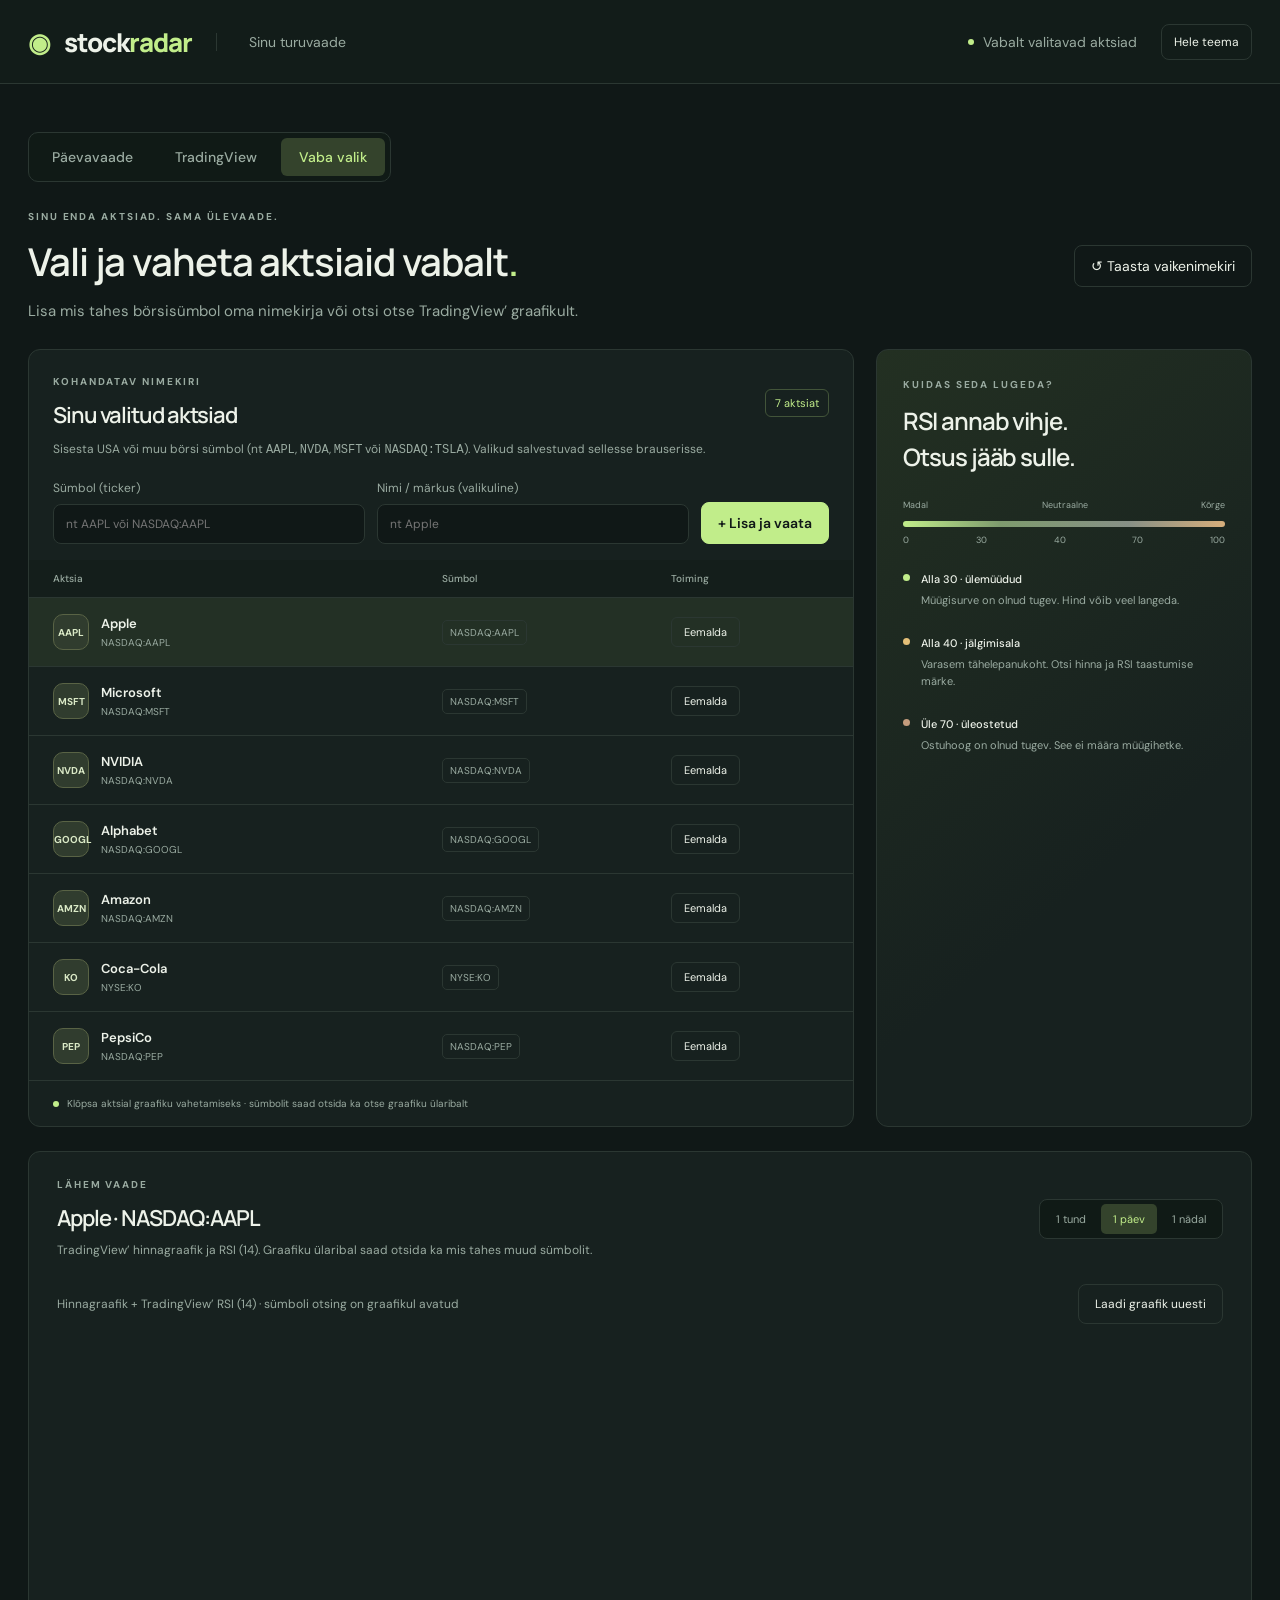
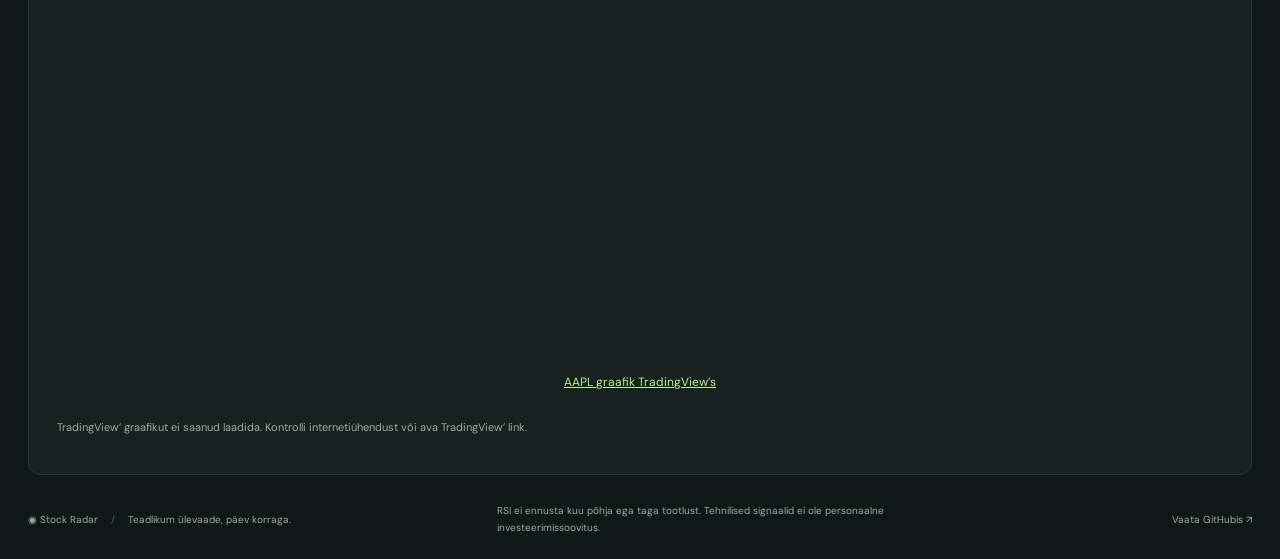
==== explorer.html @ 468f99e6 "vaba aktsia valikutega lehe lisamine" ====
<!doctype html>
<html lang="et">
<head>
  <meta charset="utf-8">
  <meta name="viewport" content="width=device-width, initial-scale=1">
  <meta name="theme-color" content="#101817">
  <meta name="description" content="Vali ja vaheta vabalt aktsiaid ning jälgi TradingView hinnagraafikut ja RSI-d.">
  <title>Stock Radar · Vaba valik</title>
  <script>
    // Apply the saved choice before painting to avoid a flash of the other theme.
    try {
      if (localStorage.getItem("stock-radar-theme") === "light") {
        document.documentElement.dataset.theme = "light";
        document.querySelector('meta[name="theme-color"]').content = "#f7f9f5";
      }
    } catch {
      // The theme still works when browser storage is unavailable.
    }
  </script>
  <link rel="stylesheet" href="styles.css">
  <script src="explorer.js" defer></script>
</head>
<body>
  <header class="topbar">
    <a class="brand" href="./"><span class="brand-icon" aria-hidden="true">◉</span> stock<span>radar</span></a>
    <span class="header-label">Sinu turuvaade</span>
    <span class="market-label"><span class="dot"></span> Vabalt valitavad aktsiad</span>
    <button id="theme-toggle" class="secondary theme-toggle" type="button" aria-label="Hele teema" aria-pressed="false">Hele teema</button>
  </header>
  <main>
    <nav class="view-tabs" aria-label="Vaate valik">
      <a href="./">Päevavaade</a>
      <a href="tradingview.html">TradingView</a>
      <a href="explorer.html" aria-current="page">Vaba valik</a>
    </nav>
    <div class="page-heading">
      <div>
        <p class="eyebrow">SINU ENDA AKTSIAD. SAMA ÜLEVAADE.</p>
        <h1>Vali ja vaheta aktsiaid vabalt<span>.</span></h1>
        <p class="intro">Lisa mis tahes börsisümbol oma nimekirja või otsi otse TradingView’ graafikult.</p>
      </div>
      <button id="reset-watchlist" class="secondary" type="button">↺ Taasta vaikenimekiri</button>
    </div>

    <div class="workspace">
      <section class="panel watchlist">
        <div class="panel-heading">
          <div>
            <p class="eyebrow">KOHANDATAV NIMEKIRI</p>
            <h2>Sinu valitud aktsiad</h2>
          </div>
          <span id="custom-count" class="pill">0 aktsiat</span>
        </div>
        <p class="section-caption">Sisesta USA või muu börsi sümbol (nt <code>AAPL</code>, <code>NVDA</code>, <code>MSFT</code> või <code>NASDAQ:TSLA</code>). Valikud salvestuvad sellesse brauserisse.</p>

        <form id="custom-stock-form" class="custom-stock-form" autocomplete="off">
          <label>
            <span>Sümbol (ticker)</span>
            <input id="custom-symbol" type="text" maxlength="24" placeholder="nt AAPL või NASDAQ:AAPL" required>
          </label>
          <label>
            <span>Nimi / märkus (valikuline)</span>
            <input id="custom-name" type="text" maxlength="40" placeholder="nt Apple">
          </label>
          <div class="custom-form-actions">
            <button class="primary" type="submit">+ Lisa ja vaata</button>
          </div>
        </form>
        <p id="custom-feedback" class="section-caption custom-feedback" role="status" hidden></p>

        <div class="table-scroll">
          <table>
            <thead>
              <tr>
                <th>Aktsia</th>
                <th>Sümbol</th>
                <th>Toiming</th>
              </tr>
            </thead>
            <tbody id="custom-stock-list"></tbody>
          </table>
        </div>
        <div class="table-footer"><span class="dot"></span> Klõpsa aktsial graafiku vahetamiseks · sümbolit saad otsida ka otse graafiku ülaribalt</div>
      </section>

      <aside class="panel insight">
        <p class="eyebrow">KUIDAS SEDA LUGEDA?</p>
        <h2>RSI annab vihje.<br>Otsus jääb sulle.</h2>
        <div class="rsi-scale"><span>Madal</span><span>Neutraalne</span><span>Kõrge</span></div>
        <div class="scale-bar"></div>
        <div class="scale-ticks"><span>0</span><span>30</span><span>40</span><span>70</span><span>100</span></div>
        <div class="legend-row"><i class="legend-dot green"></i><div><strong>Alla 30 · ülemüüdud</strong><p>Müügisurve on olnud tugev. Hind võib veel langeda.</p></div></div>
        <div class="legend-row"><i class="legend-dot amber"></i><div><strong>Alla 40 · jälgimisala</strong><p>Varasem tähelepanukoht. Otsi hinna ja RSI taastumise märke.</p></div></div>
        <div class="legend-row"><i class="legend-dot muted"></i><div><strong>Üle 70 · üleostetud</strong><p>Ostuhoog on olnud tugev. See ei määra müügihetke.</p></div></div>
      </aside>
    </div>

    <section id="detail" class="panel detail" aria-label="Valitud aktsia graafik">
      <div class="detail-heading">
        <div>
          <p class="eyebrow">LÄHEM VAADE</p>
          <h2 id="explorer-title">—</h2>
          <p id="explorer-subtitle" class="section-caption">TradingView’ hinnagraafik ja RSI (14). Graafiku ülaribal saad otsida ka mis tahes muud sümbolit.</p>
        </div>
        <div id="interval-controls" class="range-controls" role="group" aria-label="Küünalde ajavahemik">
          <button data-interval="60" type="button" aria-pressed="false">1 tund</button>
          <button data-interval="D" type="button" aria-pressed="true" class="active">1 päev</button>
          <button data-interval="W" type="button" aria-pressed="false">1 nädal</button>
        </div>
      </div>
      <div class="widget-toolbar">
        <span>Hinnagraafik + TradingView’ RSI (14) · sümboli otsing on graafikul avatud</span>
        <button id="refresh-explorer-chart" class="secondary" type="button">Laadi graafik uuesti</button>
      </div>
      <div id="explorer-chart" class="tradingview-chart"></div>
      <p id="explorer-status" class="chart-note" role="status">Graafik vajab internetiühendust. Kui see ei ilmu, ava allolev TradingView’ link.</p>
    </section>

    <footer>
      <span>◉ Stock Radar <span class="footer-separator">/</span> Teadlikum ülevaade, päev korraga.</span>
      <p>RSI ei ennusta kuu põhja ega taga tootlust. Tehnilised signaalid ei ole personaalne investeerimissoovitus.</p>
      <a href="https://github.com/karlreispass/stock-radar" target="_blank" rel="noopener noreferrer">Vaata GitHubis ↗</a>
    </footer>
  </main>
</body>
</html>
---- styles.css ----
@import url('https://fonts.googleapis.com/css2?family=DM+Sans:wght@400;500;600;700&family=Manrope:wght@400;500;600;700;800&display=swap');
:root{color-scheme:dark;--bg:#101817;--panel:#17211f;--line:#2b3732;--text:#edf2e9;--muted:#9aaba1;--green:#c1ed8a;--amber:#e4bf78;--topbar:#121c19;--notice-bg:#202b22;--notice-text:#c9d9bd;--notice-border:#3c4d36;--error-bg:#32221e;--error-border:#80513e;--error-text:#f6c6ae;--live-bg:#162620;--live-border:#2c5140;--pill-border:#425439;--table-bg:#141e1b;--selected-bg:#233025;--icon-border:#596345;--icon-bg:#303c2e;--icon-text:#dae9c6;--negative:#e7a38f;--low-bg:#283a26;--low-border:#46603a;--recovery-bg:#373022;--recovery-border:#675438;--high-border:#624438;--insight-bg:#233022;--scale-green:#7e9b6e;--scale-neutral:#879086;--scale-amber:#d6ae7b;--legend-high:#c49c7d;--controls-bg:#101a16;--active-bg:#34432c;--chart-key:#b6a884;--detail-text:#c2d0c4;--separator:#526252;--chart-grid:#344139;--rsi-line:#b8c9ac}
:root[data-theme="light"]{color-scheme:light;--bg:#f7f9f5;--panel:#ffffff;--line:#dce4d7;--text:#202d24;--muted:#596b5e;--green:#3f721e;--amber:#8a5d0b;--topbar:#ffffff;--notice-bg:#f0f6e9;--notice-text:#405735;--notice-border:#c9d9bd;--error-bg:#fff0eb;--error-border:#e0b7a9;--error-text:#963c26;--live-bg:#edf7f0;--live-border:#b5d7c1;--pill-border:#b9cfad;--table-bg:#f5f7f4;--selected-bg:#edf5e6;--icon-border:#c0d2b3;--icon-bg:#eaf2e2;--icon-text:#3d612a;--negative:#b2442c;--low-bg:#eaf5e3;--low-border:#b7d4a4;--recovery-bg:#fff5df;--recovery-border:#e0c78e;--high-border:#dfb6aa;--insight-bg:#eff6e8;--scale-green:#739c5a;--scale-neutral:#99a694;--scale-amber:#b68a47;--legend-high:#a16b42;--controls-bg:#f2f5ef;--active-bg:#e0edd5;--chart-key:#826b35;--detail-text:#405746;--separator:#c4cfc0;--chart-grid:#d4dfce;--rsi-line:#527b3e}
*{box-sizing:border-box}body{margin:0;background:var(--bg);color:var(--text);font:14px 'DM Sans',sans-serif}button,a{-webkit-tap-highlight-color:transparent}button{font:inherit;cursor:pointer}a{color:inherit}button:focus-visible,a:focus-visible,summary:focus-visible{outline:2px solid var(--green);outline-offset:5px}
.topbar{height:84px;border-bottom:1px solid var(--line);display:flex;align-items:center;gap:40px;padding:0 max(28px,calc((100vw - 1400px)/2));background:var(--topbar)}.brand{font:800 26px Manrope,sans-serif;text-decoration:none;letter-spacing:-1px}.brand>span:last-child{color:var(--green)}.brand-icon{color:var(--green);margin-right:10px}.header-label{border-left:1px solid var(--line);padding-left:32px;color:var(--muted)}.market-label{margin-left:auto;color:var(--muted);display:flex;align-items:center;gap:9px}.dot{display:inline-block;width:6px;height:6px;border-radius:50%;background:var(--green);flex-shrink:0}
main{max-width:1456px;padding:48px 28px 24px;margin:auto}.page-heading{display:flex;justify-content:space-between;align-items:center;gap:20px;margin-bottom:28px}.eyebrow{font-size:10px;letter-spacing:1.9px;font-weight:700;color:var(--muted);margin:0 0 12px}h1,h2{font-family:Manrope,sans-serif;letter-spacing:-1.1px;margin:0}h1{font-size:clamp(27px,3vw,40px);font-weight:600}h1>span{color:var(--green)}h2{font-size:22px;font-weight:600}.intro{color:var(--muted);font-size:15px;margin:13px 0 0}.secondary{border:1px solid var(--line);color:var(--text);background:transparent;padding:11px 16px;border-radius:8px;white-space:nowrap}.secondary:hover{background:var(--panel)}.secondary:disabled{opacity:.5;cursor:wait}
.notice{background:var(--notice-bg);color:var(--notice-text);border:1px solid var(--notice-border);padding:12px 16px;border-radius:8px;font-size:12px;margin-bottom:22px;line-height:1.6}.notice.error{background:var(--error-bg);border-color:var(--error-border);color:var(--error-text)}.notice.live{background:var(--live-bg);border-color:var(--live-border)}
.metrics{display:grid;grid-template-columns:repeat(4,1fr);gap:16px;margin-bottom:28px}.metrics article{border:1px solid var(--line);border-radius:11px;background:var(--panel);padding:22px 24px}.metrics article>span{color:var(--muted);font-size:12px}.metrics strong{display:block;font:500 34px Manrope,sans-serif;margin:10px 0;color:var(--green)}.metrics small{color:var(--muted);font-size:11px}.metrics .date-value{font-size:23px;line-height:46px;margin:4px 0}
.workspace{display:grid;grid-template-columns:minmax(0,2.2fr) minmax(260px,1fr);gap:22px;margin-bottom:24px}.panel{border:1px solid var(--line);border-radius:12px;background:var(--panel)}.panel-heading{display:flex;justify-content:space-between;align-items:center;padding:25px 24px 0}.pill{font-size:11px;color:var(--green);border:1px solid var(--pill-border);border-radius:6px;padding:6px 9px}.section-caption{color:var(--muted);font-size:12px;line-height:1.6;margin:8px 0 0}.watchlist>.section-caption{margin:10px 24px 20px}.table-scroll{overflow-x:auto}table{width:100%;border-collapse:collapse;text-align:left;white-space:nowrap}th{font-size:10px;font-weight:500;color:var(--muted);padding:12px 14px;border-bottom:1px solid var(--line);background:var(--table-bg)}td{padding:16px 14px;border-bottom:1px solid var(--line);font-size:12px;font-variant-numeric:tabular-nums}th:first-child,td:first-child{padding-left:24px}th:last-child,td:last-child{padding-right:24px}.stock-row.selected{background:var(--selected-bg)}.ticker-button{background:none;border:0;padding:0;color:inherit;display:flex;align-items:center;text-align:left;gap:12px;min-width:180px}.company-icon{width:36px;height:36px;display:grid;place-items:center;border-radius:10px;font-size:10px;font-weight:700;border:1px solid var(--icon-border);background:var(--icon-bg);color:var(--icon-text)}.ticker-button strong{font-size:13px;font-weight:600}.ticker-button small{display:block;color:var(--muted);font-size:10px;margin-top:4px}.price-cell strong{display:block;font-weight:500}.price-cell small{display:block;margin-top:4px;font-size:10px}.positive{color:var(--green)}.negative{color:var(--negative)}.rsi-number{font-size:16px;font-weight:600}.badge{display:inline-block;white-space:nowrap;padding:5px 7px;border:1px solid var(--line);border-radius:5px;color:var(--muted);font-size:10px}.badge.low{color:var(--green);background:var(--low-bg);border-color:var(--low-border)}.badge.recovery{color:var(--amber);background:var(--recovery-bg);border-color:var(--recovery-border)}.badge.high{color:var(--negative);border-color:var(--high-border)}.table-footer{padding:16px 24px;color:var(--muted);font-size:10px;display:flex;align-items:center;gap:8px}
.insight{padding:28px 26px;background:linear-gradient(140deg,var(--insight-bg),var(--panel) 65%)}.insight h2{font-size:24px;line-height:1.5}.rsi-scale{display:flex;justify-content:space-between;font-size:9px;color:var(--muted);margin-top:24px}.scale-bar{height:6px;border-radius:3px;margin-top:10px;background:linear-gradient(90deg,var(--green),var(--scale-green) 30%,var(--scale-neutral) 70%,var(--scale-amber))}.scale-ticks{display:flex;justify-content:space-between;font-size:9px;color:var(--muted);margin-top:7px}.legend-row{display:flex;gap:11px;margin-top:23px}.legend-dot{width:7px;height:7px;border-radius:50%;margin-top:5px;flex-shrink:0}.green{background:var(--green)}.amber{background:var(--amber)}.muted{background:var(--legend-high)}.legend-row strong{font-size:11px;font-weight:500}.legend-row p{color:var(--muted);font-size:11px;line-height:1.6;margin:5px 0 0}
.detail{padding:26px 28px}.detail-heading{display:flex;justify-content:space-between;align-items:center;gap:20px}.range-controls{display:flex;padding:4px;gap:3px;background:var(--controls-bg);border:1px solid var(--line);border-radius:8px}.range-controls button{border:0;border-radius:5px;padding:8px 12px;background:transparent;color:var(--muted);font-size:11px}.range-controls button.active{background:var(--active-bg);color:var(--green)}.chart-label{display:flex;justify-content:space-between;align-items:center;color:var(--muted);font-size:11px;margin:28px 0 5px}.chart-label strong{font-size:16px;font-weight:500;color:var(--text)}.chart{height:230px;width:100%}.chart svg{display:block;width:100%;height:100%;overflow:visible}.rsi-chart{height:150px}.rsi-label{padding-top:16px;border-top:1px solid var(--line);margin-top:8px}.chart-key{color:var(--chart-key);font-size:10px;margin-left:12px}.detail-bottom{display:grid;grid-template-columns:1.4fr 1fr;gap:30px;border-top:1px solid var(--line);padding-top:20px;margin-top:18px}.detail-bottom .eyebrow{font-size:9px}.detail-bottom p{color:var(--detail-text);font-size:12px;line-height:1.7;margin:8px 0 0}.chart-note{font-size:11px;color:var(--muted);line-height:1.7;margin-top:20px}details{border-top:1px solid var(--line);margin-top:20px;padding-top:16px}summary{font-size:12px;color:var(--muted);cursor:pointer}.history-scroll{overflow:auto;max-height:280px;margin-top:16px}.history-scroll th{position:sticky;top:0}.history-scroll td{padding:10px 14px}
footer{display:flex;align-items:center;justify-content:space-between;gap:24px;color:var(--muted);font-size:10px;padding:27px 0 0}footer>span{white-space:nowrap}footer p{max-width:470px;line-height:1.7;margin:0}footer a{white-space:nowrap;text-decoration:none}.footer-separator{margin:0 10px;color:var(--separator)}
@media(min-width:1300px){td{padding-top:19px;padding-bottom:19px}}
@media(max-width:1050px){.workspace{grid-template-columns:1fr}.insight{display:none}.metrics article{padding:18px}.metrics small{line-height:1.6;display:block}.header-label{display:none}footer{flex-wrap:wrap}}
@media(max-width:650px){.topbar{height:68px;padding:0 18px}.brand{font-size:22px}.market-label{font-size:10px}main{padding:30px 16px 20px}.page-heading{align-items:flex-start;flex-direction:column}.intro{line-height:1.7}.metrics{grid-template-columns:1fr 1fr;gap:10px}.metrics article{padding:16px}.metrics strong{font-size:28px}.metrics .date-value{font-size:19px;line-height:38px}.panel-heading{padding:21px 18px 0}.detail{padding:22px 16px}.detail-heading{align-items:flex-start;flex-direction:column}.range-controls{align-self:stretch}.range-controls button{flex:1}.detail-bottom{grid-template-columns:1fr;gap:18px}h2{font-size:20px}.chart{height:190px}.rsi-chart{height:140px}.chart-key{display:none}.eyebrow{font-size:9px}footer{gap:15px}.table-footer{font-size:9px}}

.theme-toggle{font-size:12px;padding:9px 12px}
@media(max-width:650px){.topbar{gap:12px;flex-wrap:wrap;height:auto;min-height:68px;padding-top:12px;padding-bottom:12px}.market-label{font-size:9px}.theme-toggle{margin-left:auto}}

.badge.watch{color:var(--amber);background:var(--recovery-bg);border-color:var(--recovery-border)}
.trend-cell strong{display:block;font-size:11px;font-weight:500}.trend-cell small,.rsi-status{display:block;font-size:10px;font-weight:400;color:var(--muted);margin-top:5px}
.trend-summary{display:grid;grid-template-columns:repeat(3,minmax(0,1fr));gap:16px;border-top:1px solid var(--line);padding-top:20px;margin-top:20px}
.trend-summary span{display:block;color:var(--muted);font-size:11px}.trend-summary strong{display:block;margin-top:8px;font-size:14px;font-weight:500}
#assessment-title{font:600 18px Manrope,sans-serif;margin:10px 0}
@media(max-width:650px){.trend-summary{grid-template-columns:1fr}}

.view-tabs{display:flex;gap:6px;width:fit-content;padding:5px;margin-bottom:28px;background:var(--controls-bg);border:1px solid var(--line);border-radius:10px}
.view-tabs a{padding:10px 18px;border-radius:6px;text-decoration:none;color:var(--muted);font-weight:500}
.view-tabs a:hover{color:var(--text)}.view-tabs a[aria-current="page"]{background:var(--active-bg);color:var(--green)}
.widget-toolbar{display:flex;align-items:center;justify-content:space-between;gap:16px;margin:24px 0 14px;color:var(--muted);font-size:12px}
.tradingview-chart{height:660px;min-width:0}.tradingview-widget-container{height:100%;width:100%}
.tradingview-widget-container__widget{height:calc(100% - 32px);width:100%}
.tradingview-widget-copyright{height:32px;display:flex;align-items:center;justify-content:center;gap:4px;font-size:12px;color:var(--muted)}
.tradingview-widget-copyright a{color:var(--green)}
.snapshot-heading{border-top:1px solid var(--line);padding-top:24px;margin-top:24px}
.snapshot-values{display:grid;grid-template-columns:1fr 1fr;gap:16px;margin-top:22px}
.snapshot-values span{display:block;color:var(--muted);font-size:11px}
.snapshot-values strong{display:block;font-size:22px;font-weight:500;margin-top:8px}
@media(max-width:650px){.tradingview-chart{height:560px}.widget-toolbar{align-items:flex-start;flex-direction:column}.view-tabs{margin-bottom:24px}}

:root{--trend50:#81b8ef;--trend200:#c3a1e9}
:root[data-theme="light"]{--trend50:#2469a9;--trend200:#8750af}
.research-panel{padding:26px 28px;margin-top:24px}.research-panel h3{font:600 18px Manrope,sans-serif;margin:28px 0 12px}
.target-status{padding:14px 16px;background:var(--selected-bg);border-radius:8px;line-height:1.6;color:var(--text)}
.settings-grid{display:grid;grid-template-columns:repeat(auto-fit,minmax(170px,1fr));gap:16px;margin:20px 0}
.settings-grid label{display:flex;flex-direction:column;gap:8px;color:var(--muted);font-size:12px;line-height:1.5}
.settings-grid input{width:100%;padding:11px 12px;font:inherit;color:var(--text);background:var(--bg);border:1px solid var(--line);border-radius:7px}
input:focus-visible{outline:2px solid var(--green);outline-offset:3px}
.alert-options{border:1px solid var(--line);border-radius:8px;padding:16px;display:grid;gap:12px;font-size:12px}
.alert-options legend{padding:0 8px;color:var(--muted)}.alert-options label{display:flex;align-items:center;gap:10px}
.alert-options input{accent-color:var(--green)}.settings-actions{display:flex;flex-wrap:wrap;gap:12px;margin:18px 0}
@media(max-width:650px){.research-panel{padding:22px 16px}}

/* Account controls and the two shared dialogs. */
[hidden]{display:none!important}
.primary{border:1px solid var(--green);border-radius:8px;background:var(--green);color:var(--bg);padding:11px 16px;font-weight:600;white-space:nowrap}
.primary:hover{filter:brightness(.94)}button:disabled{opacity:.5;cursor:default}
.topbar{gap:24px}.theme-toggle{margin-left:0}
.workspace>.panel{min-width:0}
.account-menu{position:relative;flex-shrink:0;border:0;margin:0;padding:0;z-index:5}
.account-menu>summary{list-style:none;border:1px solid var(--pill-border);border-radius:8px;padding:10px 14px;color:var(--green);font-size:12px;font-weight:600;white-space:nowrap}
.account-menu>summary::-webkit-details-marker{display:none}
.account-dropdown{position:absolute;right:0;top:calc(100% + 10px);width:220px;padding:8px;border:1px solid var(--line);border-radius:12px;background:var(--panel);box-shadow:0 12px 36px #0003}
.account-dropdown p{margin:8px 10px 12px;color:var(--muted);font-size:11px}
.account-dropdown button{display:block;width:100%;text-align:left;border:0;border-radius:6px;background:none;color:var(--text);padding:12px}
.account-dropdown button:hover{background:var(--selected-bg)}
.profile-context{display:flex;align-items:center;justify-content:space-between;gap:16px;margin:-8px 0 28px;color:var(--muted);font-size:12px;line-height:1.6}
.text-button{padding:4px 0;border:0;background:none;color:var(--green);white-space:nowrap}
.app-dialog{color:var(--text);background:var(--panel);border:1px solid var(--line);border-radius:16px;padding:28px;width:calc(100% - 32px);max-height:calc(100dvh - 32px);overflow:auto;box-shadow:0 24px 80px #0005}
.app-dialog::backdrop{background:#07100c99;backdrop-filter:blur(4px)}
.login-dialog{max-width:420px}.settings-dialog{max-width:720px}
.dialog-heading{display:flex;align-items:flex-start;justify-content:space-between;gap:16px;margin-bottom:16px}
.dialog-heading .eyebrow{margin-bottom:8px}.dialog-heading h2{font-size:22px}
.icon-button{display:grid;place-items:center;width:36px;height:36px;flex-shrink:0;border:1px solid var(--line);border-radius:8px;background:transparent;color:var(--text)}
.profile-controls{display:grid;gap:18px;margin-top:24px}
.profile-controls label,.quick-target-form label{display:flex;flex-direction:column;gap:8px;font-size:12px;color:var(--muted)}
.profile-controls input,.profile-controls select,.quick-target-form input{width:100%;min-width:0;padding:11px 12px;border:1px solid var(--line);border-radius:8px;background:var(--bg);color:var(--text);font:inherit}
select:focus-visible{outline:2px solid var(--green);outline-offset:3px}
.purchase-plan{border:1px solid var(--pill-border);border-radius:12px;background:var(--selected-bg);padding:22px;margin-top:24px}
.purchase-plan .eyebrow{margin-bottom:8px}.purchase-plan h3{font:600 18px Manrope,sans-serif;margin:0}
.purchase-plan .target-status{padding:0;background:none;margin:14px 0;font-size:13px}
.quick-target-form{display:flex;align-items:flex-end;flex-wrap:wrap;gap:12px}
.quick-target-form label{flex:1;min-width:150px}.quick-target-form input{background:var(--panel)}
#settings-status,#quick-save-status{color:var(--green);line-height:1.7}
.settings-actions #settings-status{flex-basis:100%;margin:0}
.settings-actions{position:sticky;bottom:-28px;background:var(--panel);padding:14px 0;margin-bottom:0;border-top:1px solid var(--line)}
.research-details>summary{font-size:14px;color:var(--text);line-height:1.6}
@media(max-width:850px){.topbar{gap:14px}.market-label{font-size:11px}}
@media(max-width:650px){
  .topbar{gap:10px;justify-content:space-between}.topbar .market-label{display:none}.brand{margin-right:auto;font-size:21px}
  .theme-toggle{font-size:11px;padding:9px}.account-menu>summary{font-size:11px;padding:10px}
  .profile-context{align-items:flex-start;font-size:11px;margin-bottom:22px}
  .app-dialog{padding:20px;max-height:calc(100dvh - 24px);width:calc(100% - 24px)}
  .dialog-heading h2{font-size:20px}.purchase-plan{padding:18px}
  .quick-target-form{align-items:stretch}.quick-target-form label{flex-basis:100%}.quick-target-form button{flex:1}
  .settings-actions{bottom:-20px}.settings-actions button{flex:1;white-space:normal}
}
.custom-stock-form{display:grid;grid-template-columns:1.2fr 1.2fr auto;gap:12px;align-items:end;padding:0 24px 16px}
.custom-stock-form label{display:flex;flex-direction:column;gap:8px;font-size:12px;color:var(--muted)}
.custom-stock-form input{width:100%;min-width:0;padding:11px 12px;border:1px solid var(--line);border-radius:8px;background:var(--bg);color:var(--text);font:inherit}
.custom-form-actions{display:flex;gap:8px}
.custom-feedback{margin:0 24px 16px}
.small-button{padding:7px 12px;font-size:11px;border-radius:6px}
@media(max-width:750px){.custom-stock-form{grid-template-columns:1fr;padding:0 18px 16px}.custom-form-actions button{width:100%}.custom-feedback{margin:0 18px 14px}
}
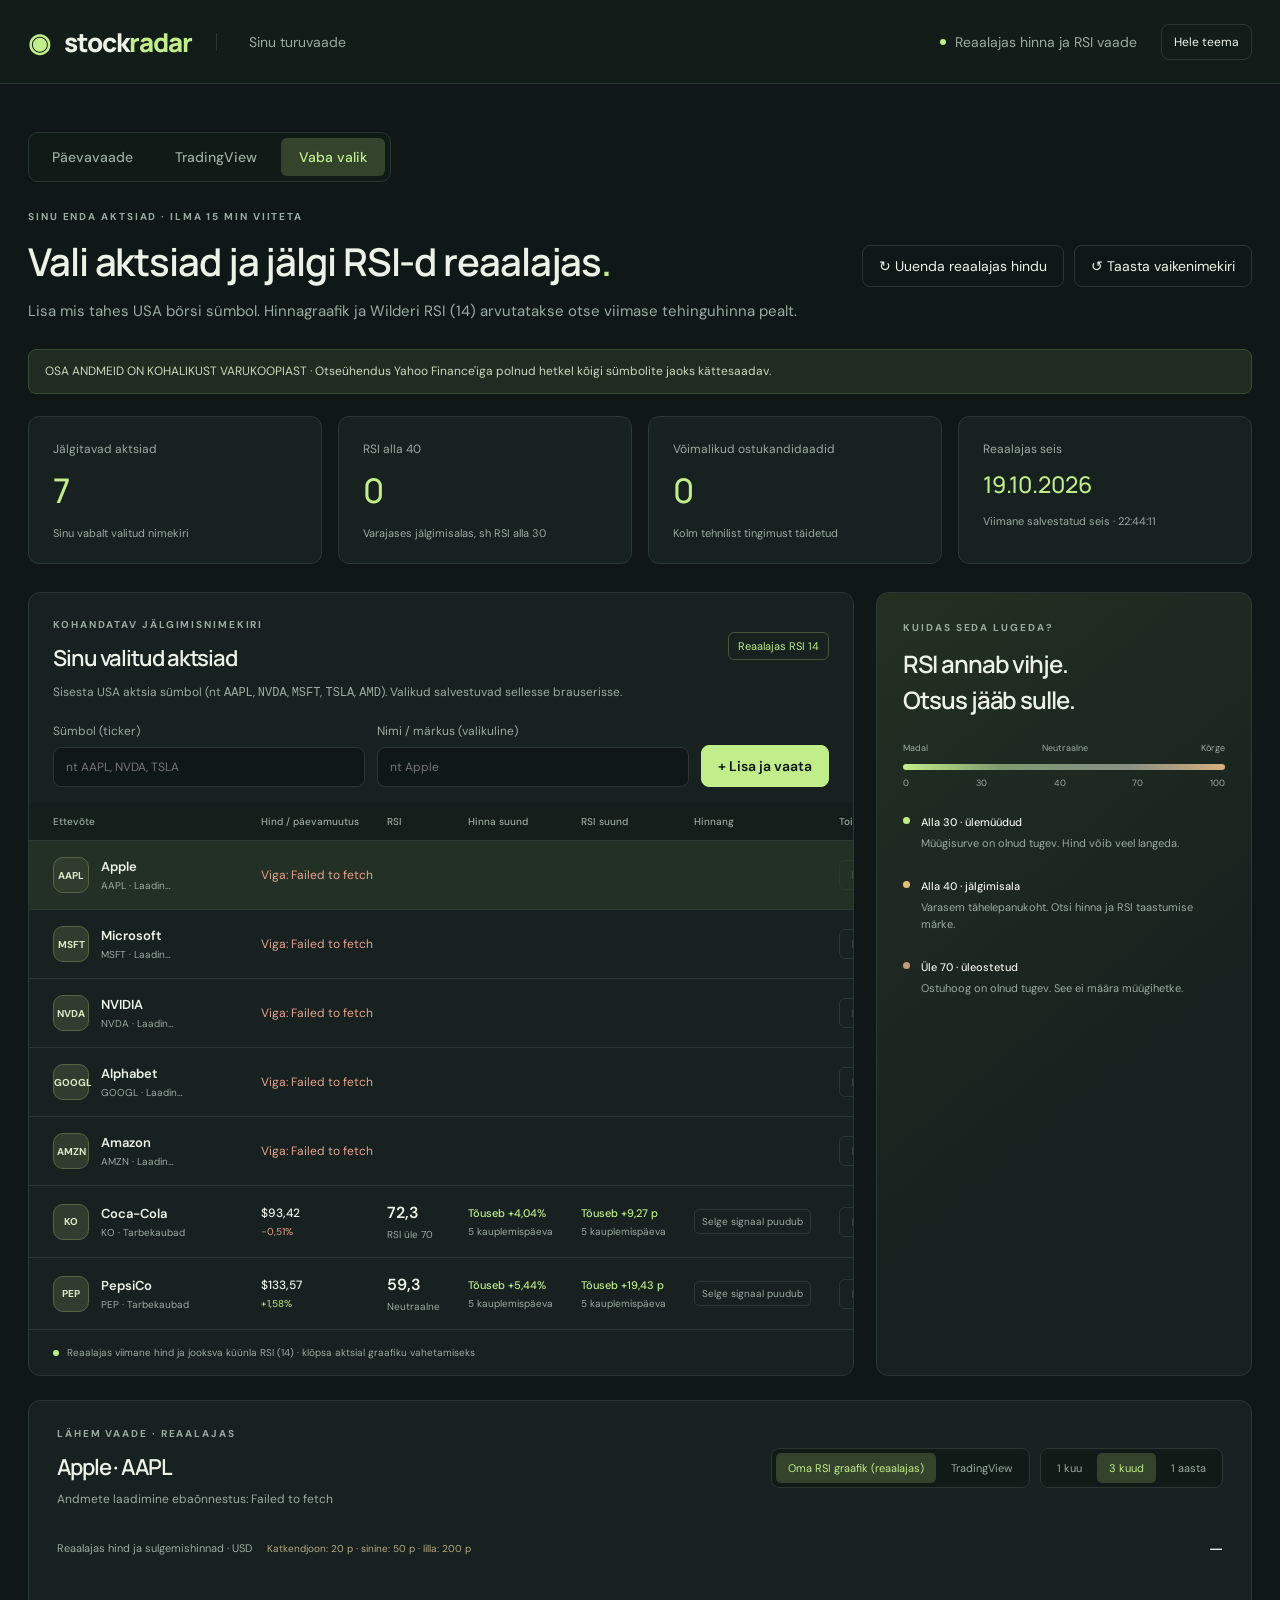
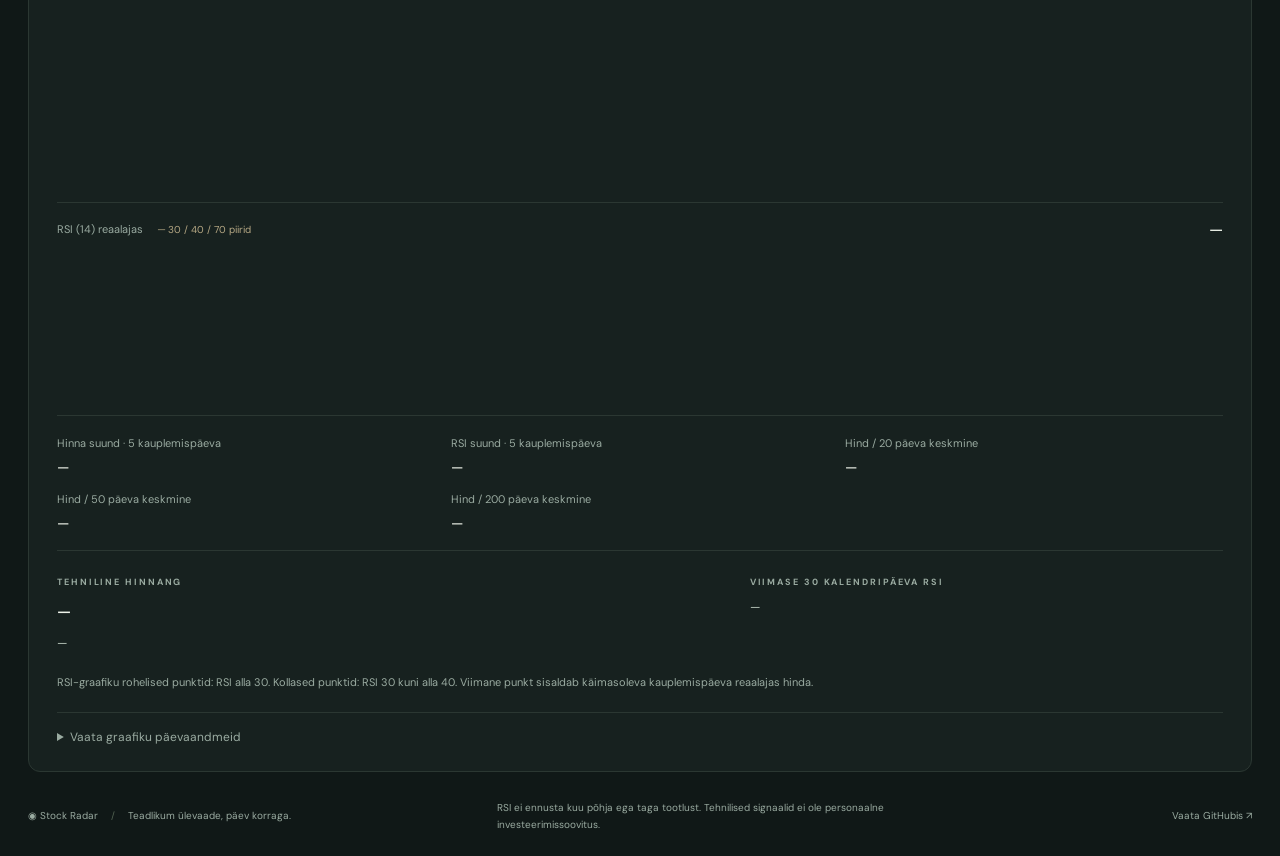
==== commit 505b11f1: "vaba valik vahetatud yahoo reaalaja vastu" ====
--- a/explorer.html
+++ b/explorer.html
@@ -4,8 +4,8 @@
   <meta charset="utf-8">
   <meta name="viewport" content="width=device-width, initial-scale=1">
   <meta name="theme-color" content="#101817">
-  <meta name="description" content="Vali ja vaheta vabalt aktsiaid ning jälgi TradingView hinnagraafikut ja RSI-d.">
-  <title>Stock Radar · Vaba valik</title>
+  <meta name="description" content="Vali ja vaheta vabalt aktsiaid ning jälgi reaalajas hinnagraafikut ja RSI-d ilma 15-minutilise viiteta.">
+  <title>Stock Radar · Vaba valik (Reaalajas RSI)</title>
   <script>
     // Apply the saved choice before painting to avoid a flash of the other theme.
     try {
@@ -18,13 +18,14 @@
     }
   </script>
   <link rel="stylesheet" href="styles.css">
+  <script src="analysis.js" defer></script>
   <script src="explorer.js" defer></script>
 </head>
 <body>
   <header class="topbar">
     <a class="brand" href="./"><span class="brand-icon" aria-hidden="true">◉</span> stock<span>radar</span></a>
     <span class="header-label">Sinu turuvaade</span>
-    <span class="market-label"><span class="dot"></span> Vabalt valitavad aktsiad</span>
+    <span class="market-label"><span class="dot"></span> Reaalajas hinna ja RSI vaade</span>
     <button id="theme-toggle" class="secondary theme-toggle" type="button" aria-label="Hele teema" aria-pressed="false">Hele teema</button>
   </header>
   <main>
@@ -35,35 +36,47 @@
     </nav>
     <div class="page-heading">
       <div>
-        <p class="eyebrow">SINU ENDA AKTSIAD. SAMA ÜLEVAADE.</p>
-        <h1>Vali ja vaheta aktsiaid vabalt<span>.</span></h1>
-        <p class="intro">Lisa mis tahes börsisümbol oma nimekirja või otsi otse TradingView’ graafikult.</p>
+        <p class="eyebrow">SINU ENDA AKTSIAD · ILMA 15 MIN VIITETA</p>
+        <h1>Vali aktsiad ja jälgi RSI-d reaalajas<span>.</span></h1>
+        <p class="intro">Lisa mis tahes USA börsi sümbol. Hinnagraafik ja Wilderi RSI (14) arvutatakse otse viimase tehinguhinna pealt.</p>
       </div>
-      <button id="reset-watchlist" class="secondary" type="button">↺ Taasta vaikenimekiri</button>
+      <div class="heading-actions">
+        <button id="refresh-live" class="secondary" type="button">↻ Uuenda reaalajas hindu</button>
+        <button id="reset-watchlist" class="secondary" type="button">↺ Taasta vaikenimekiri</button>
+      </div>
     </div>
+
+    <div id="live-notice" class="notice live" role="status">Laadin valitud aktsiate reaalajas andmeid…</div>
+
+    <section class="metrics" aria-label="Valitud aktsiate ülevaade">
+      <article><span>Jälgitavad aktsiad</span><strong id="custom-stock-count">—</strong><small>Sinu vabalt valitud nimekiri</small></article>
+      <article><span>RSI alla 40</span><strong id="custom-low-count">—</strong><small>Varajases jälgimisalas, sh RSI alla 30</small></article>
+      <article><span>Võimalikud ostukandidaadid</span><strong id="custom-recovery-count">—</strong><small>Kolm tehnilist tingimust täidetud</small></article>
+      <article><span>Reaalajas seis</span><strong id="custom-data-date" class="date-value">—</strong><small id="custom-updated-at">Viimane tehinguhind</small></article>
+    </section>
 
     <div class="workspace">
       <section class="panel watchlist">
         <div class="panel-heading">
           <div>
-            <p class="eyebrow">KOHANDATAV NIMEKIRI</p>
+            <p class="eyebrow">KOHANDATAV JÄLGIMISNIMEKIRI</p>
             <h2>Sinu valitud aktsiad</h2>
           </div>
-          <span id="custom-count" class="pill">0 aktsiat</span>
+          <span class="pill">Reaalajas RSI 14</span>
         </div>
-        <p class="section-caption">Sisesta USA või muu börsi sümbol (nt <code>AAPL</code>, <code>NVDA</code>, <code>MSFT</code> või <code>NASDAQ:TSLA</code>). Valikud salvestuvad sellesse brauserisse.</p>
+        <p class="section-caption">Sisesta USA aktsia sümbol (nt <code>AAPL</code>, <code>NVDA</code>, <code>MSFT</code>, <code>TSLA</code>, <code>AMD</code>). Valikud salvestuvad sellesse brauserisse.</p>
 
         <form id="custom-stock-form" class="custom-stock-form" autocomplete="off">
           <label>
             <span>Sümbol (ticker)</span>
-            <input id="custom-symbol" type="text" maxlength="24" placeholder="nt AAPL või NASDAQ:AAPL" required>
+            <input id="custom-symbol" type="text" maxlength="24" placeholder="nt AAPL, NVDA, TSLA" required>
           </label>
           <label>
             <span>Nimi / märkus (valikuline)</span>
             <input id="custom-name" type="text" maxlength="40" placeholder="nt Apple">
           </label>
           <div class="custom-form-actions">
-            <button class="primary" type="submit">+ Lisa ja vaata</button>
+            <button id="custom-add-btn" class="primary" type="submit">+ Lisa ja vaata</button>
           </div>
         </form>
         <p id="custom-feedback" class="section-caption custom-feedback" role="status" hidden></p>
@@ -72,15 +85,19 @@
           <table>
             <thead>
               <tr>
-                <th>Aktsia</th>
-                <th>Sümbol</th>
+                <th>Ettevõte</th>
+                <th>Hind / päevamuutus</th>
+                <th>RSI</th>
+                <th>Hinna suund</th>
+                <th>RSI suund</th>
+                <th>Hinnang</th>
                 <th>Toiming</th>
               </tr>
             </thead>
             <tbody id="custom-stock-list"></tbody>
           </table>
         </div>
-        <div class="table-footer"><span class="dot"></span> Klõpsa aktsial graafiku vahetamiseks · sümbolit saad otsida ka otse graafiku ülaribalt</div>
+        <div class="table-footer"><span class="dot"></span> Reaalajas viimane hind ja jooksva küünla RSI (14) · klõpsa aktsial graafiku vahetamiseks</div>
       </section>
 
       <aside class="panel insight">
@@ -95,25 +112,78 @@
       </aside>
     </div>
 
-    <section id="detail" class="panel detail" aria-label="Valitud aktsia graafik">
+    <section id="detail" class="panel detail" aria-label="Valitud aktsia detailid">
       <div class="detail-heading">
         <div>
-          <p class="eyebrow">LÄHEM VAADE</p>
-          <h2 id="explorer-title">—</h2>
-          <p id="explorer-subtitle" class="section-caption">TradingView’ hinnagraafik ja RSI (14). Graafiku ülaribal saad otsida ka mis tahes muud sümbolit.</p>
+          <p class="eyebrow">LÄHEM VAADE · REAALAJAS</p>
+          <h2 id="explorer-title">Vali aktsia</h2>
+          <p id="explorer-subtitle" class="section-caption"></p>
         </div>
-        <div id="interval-controls" class="range-controls" role="group" aria-label="Küünalde ajavahemik">
-          <button data-interval="60" type="button" aria-pressed="false">1 tund</button>
-          <button data-interval="D" type="button" aria-pressed="true" class="active">1 päev</button>
-          <button data-interval="W" type="button" aria-pressed="false">1 nädal</button>
+        <div class="detail-controls-group">
+          <div id="chart-mode-controls" class="range-controls" role="group" aria-label="Graafiku tüüp">
+            <button data-mode="native" type="button" aria-pressed="true" class="active">Oma RSI graafik (reaalajas)</button>
+            <button data-mode="tradingview" type="button" aria-pressed="false">TradingView</button>
+          </div>
+          <div id="ranges" class="range-controls" role="group" aria-label="Graafiku ajavahemik">
+            <button data-days="30" type="button" aria-pressed="false">1 kuu</button>
+            <button data-days="90" type="button" aria-pressed="true" class="active">3 kuud</button>
+            <button data-days="365" type="button" aria-pressed="false">1 aasta</button>
+          </div>
         </div>
       </div>
-      <div class="widget-toolbar">
-        <span>Hinnagraafik + TradingView’ RSI (14) · sümboli otsing on graafikul avatud</span>
-        <button id="refresh-explorer-chart" class="secondary" type="button">Laadi graafik uuesti</button>
+
+      <div id="native-chart-section">
+        <div class="chart-label">
+          <span>Reaalajas hind ja sulgemishinnad · USD <span class="chart-key">Katkendjoon: 20 p · sinine: 50 p · lilla: 200 p</span></span>
+          <strong id="detail-price">—</strong>
+        </div>
+        <div id="price-chart" class="chart"></div>
+        <div class="chart-label rsi-label">
+          <span>RSI (14) reaalajas <span class="chart-key">─ 30 / 40 / 70 piirid</span></span>
+          <strong id="detail-rsi">—</strong>
+        </div>
+        <div id="rsi-chart" class="chart rsi-chart"></div>
       </div>
-      <div id="explorer-chart" class="tradingview-chart"></div>
-      <p id="explorer-status" class="chart-note" role="status">Graafik vajab internetiühendust. Kui see ei ilmu, ava allolev TradingView’ link.</p>
+
+      <div id="tv-chart-section" hidden>
+        <div class="widget-toolbar">
+          <span>TradingView’ hinnagraafik + RSI (14)</span>
+          <button id="refresh-explorer-chart" class="secondary" type="button">Laadi graafik uuesti</button>
+        </div>
+        <div id="explorer-chart" class="tradingview-chart"></div>
+        <p id="explorer-status" class="chart-note" role="status">TradingView’ manustatud vidinas võivad USA aktsiad olla 15-minutilise viitega või Cboe BZX voost. Ilma viiteta graafiku jaoks vali ülal „Oma RSI graafik (reaalajas)“.</p>
+      </div>
+
+      <div class="trend-summary">
+        <div><span>Hinna suund · 5 kauplemispäeva</span><strong id="price-trend">—</strong></div>
+        <div><span>RSI suund · 5 kauplemispäeva</span><strong id="rsi-trend">—</strong></div>
+        <div><span>Hind / 20 päeva keskmine</span><strong id="average-position">—</strong></div>
+        <div><span>Hind / 50 päeva keskmine</span><strong id="average-50">—</strong></div>
+        <div><span>Hind / 200 päeva keskmine</span><strong id="average-200">—</strong></div>
+      </div>
+      <div class="detail-bottom">
+        <div>
+          <span class="eyebrow">TEHNILINE HINNANG</span>
+          <h3 id="assessment-title">—</h3>
+          <p id="signal-description">—</p>
+        </div>
+        <div>
+          <span class="eyebrow">VIIMASE 30 KALENDRIPÄEVA RSI</span>
+          <p id="rsi-range">—</p>
+        </div>
+      </div>
+      <p class="chart-note">RSI-graafiku rohelised punktid: RSI alla 30. Kollased punktid: RSI 30 kuni alla 40. Viimane punkt sisaldab käimasoleva kauplemispäeva reaalajas hinda.</p>
+      <details>
+        <summary>Vaata graafiku päevaandmeid</summary>
+        <div class="history-scroll">
+          <table>
+            <thead>
+              <tr><th>Kuupäev</th><th>Hind USD</th><th>RSI</th><th>Signaal</th></tr>
+            </thead>
+            <tbody id="history-list"></tbody>
+          </table>
+        </div>
+      </details>
     </section>
 
     <footer>
--- a/styles.css
+++ b/styles.css
@@ -101,5 +101,6 @@
 .custom-form-actions{display:flex;gap:8px}
 .custom-feedback{margin:0 24px 16px}
 .small-button{padding:7px 12px;font-size:11px;border-radius:6px}
+.heading-actions,.detail-controls-group{display:flex;flex-wrap:wrap;gap:10px;align-items:center}
 @media(max-width:750px){.custom-stock-form{grid-template-columns:1fr;padding:0 18px 16px}.custom-form-actions button{width:100%}.custom-feedback{margin:0 18px 14px}
 }
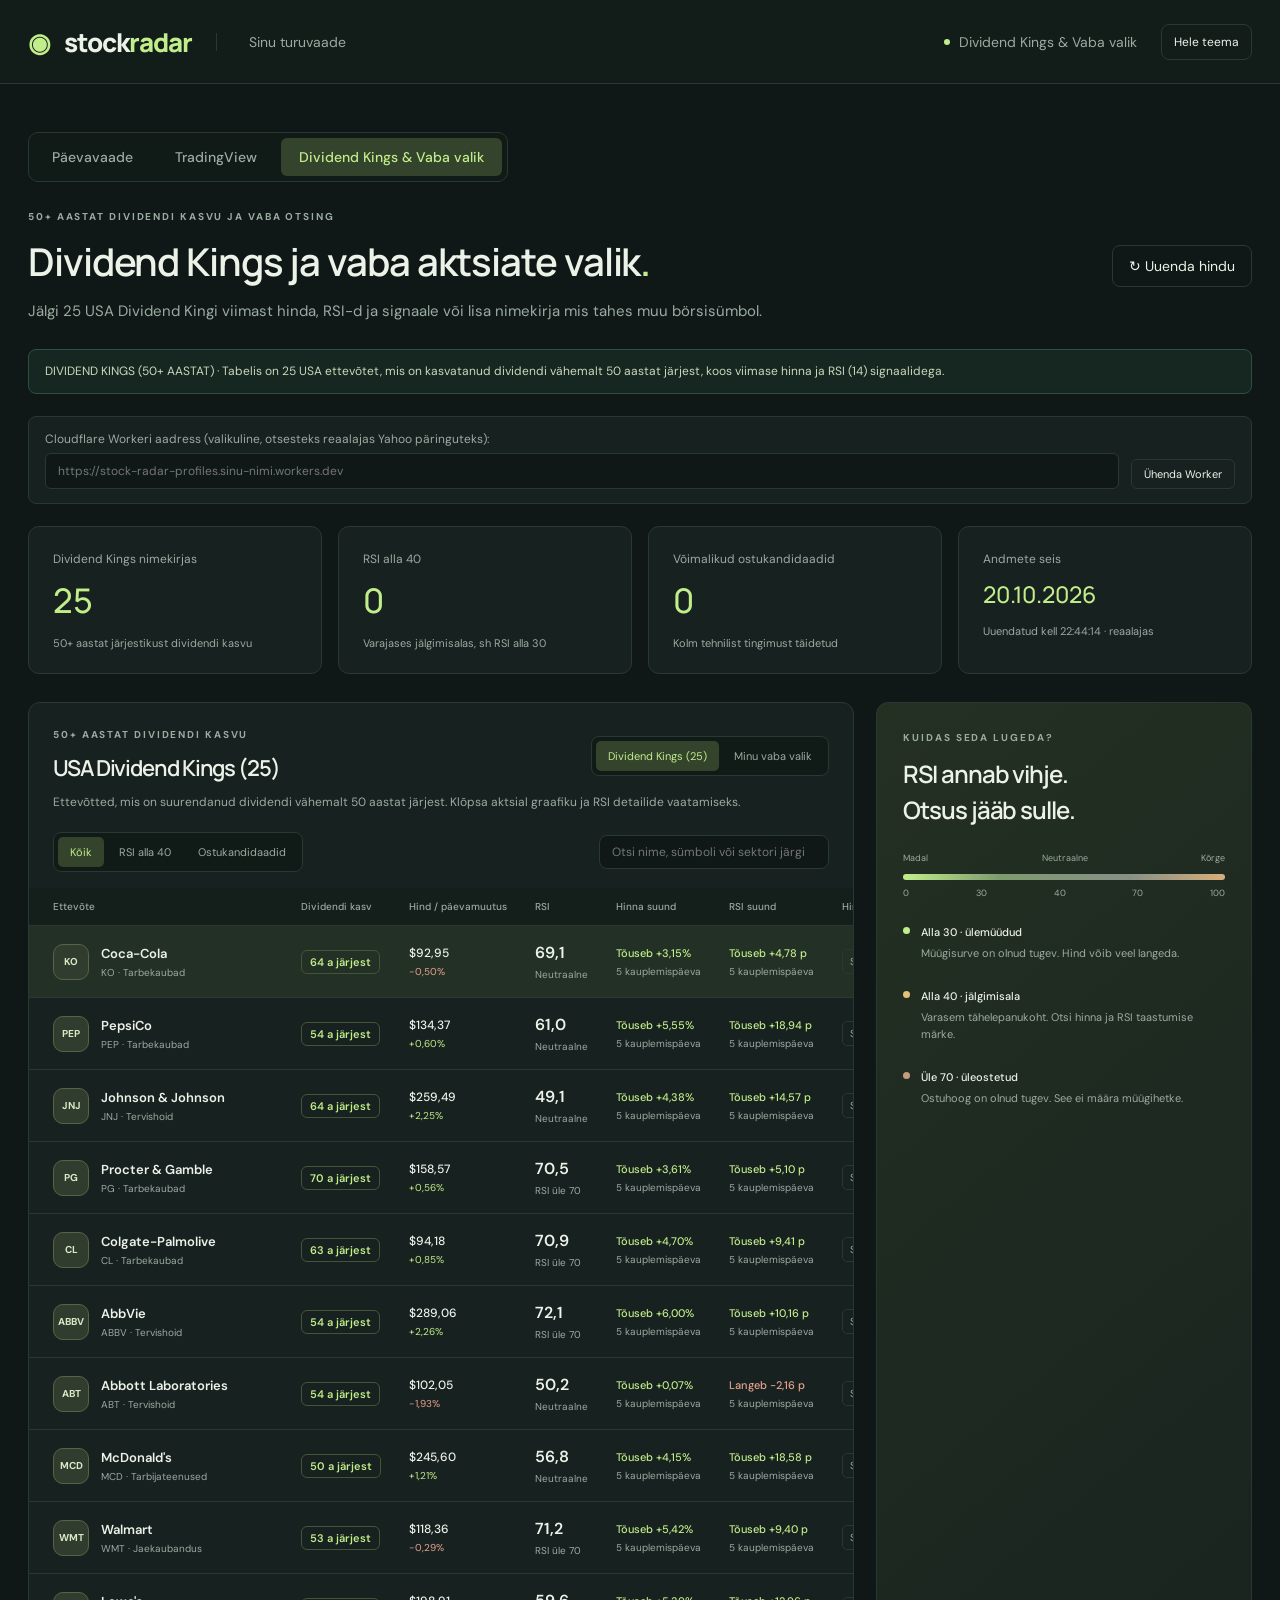
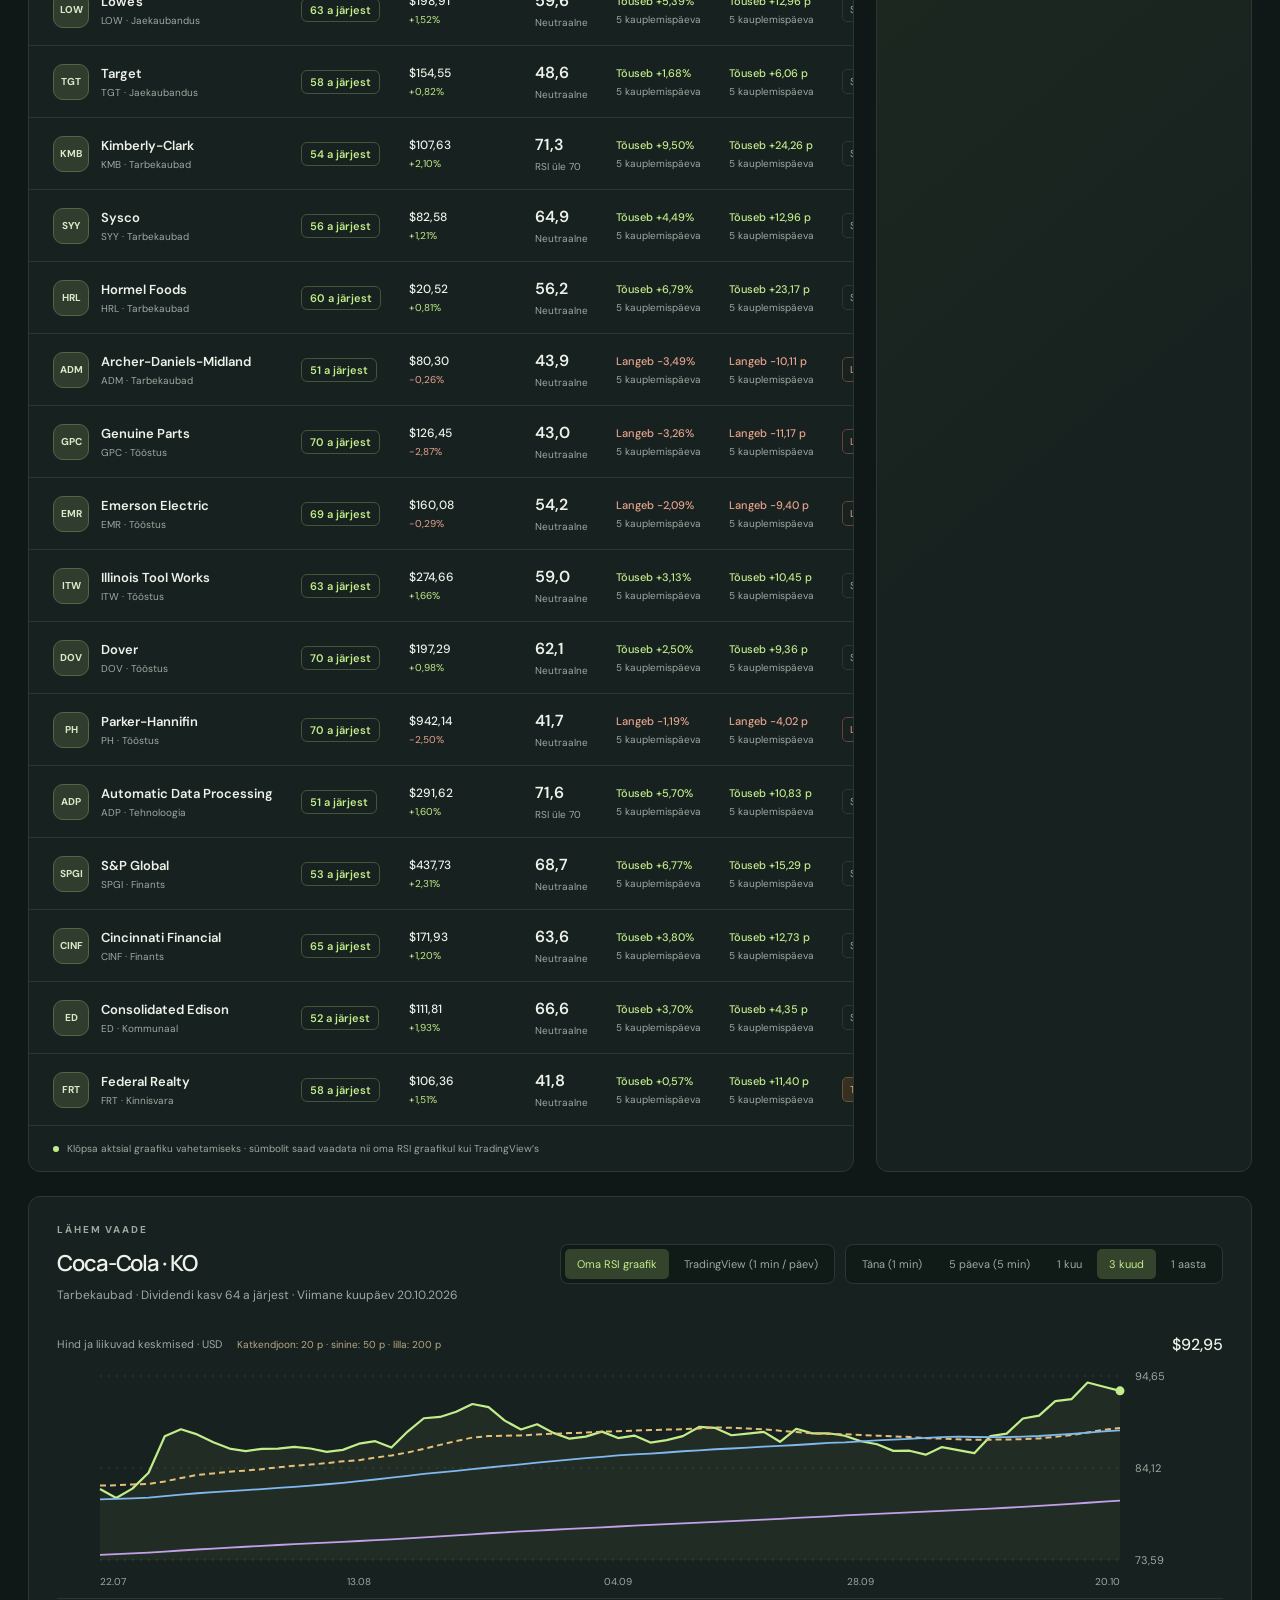
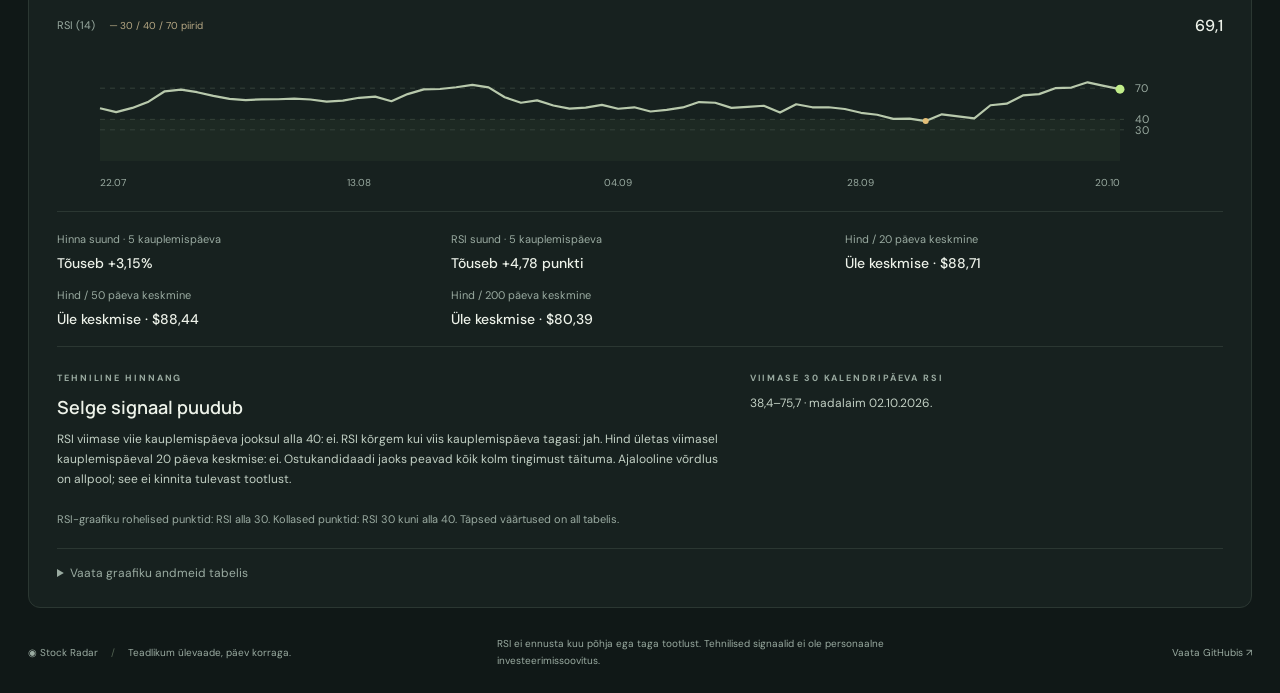
==== commit 23d9c6e2: "lisatud dividendi kuningad" ====
--- a/explorer.html
+++ b/explorer.html
@@ -4,8 +4,8 @@
   <meta charset="utf-8">
   <meta name="viewport" content="width=device-width, initial-scale=1">
   <meta name="theme-color" content="#101817">
-  <meta name="description" content="Vali ja vaheta vabalt aktsiaid ning jälgi reaalajas hinnagraafikut ja RSI-d ilma 15-minutilise viiteta.">
-  <title>Stock Radar · Vaba valik (Reaalajas RSI)</title>
+  <meta name="description" content="USA Dividend Kings (50+ aastat dividendi kasvu) ja vabalt valitavad aktsiad koos reaalajas hinna ja RSI-ga.">
+  <title>Stock Radar · Dividend Kings &amp; Vaba valik</title>
   <script>
     // Apply the saved choice before painting to avoid a flash of the other theme.
     try {
@@ -25,48 +25,69 @@
   <header class="topbar">
     <a class="brand" href="./"><span class="brand-icon" aria-hidden="true">◉</span> stock<span>radar</span></a>
     <span class="header-label">Sinu turuvaade</span>
-    <span class="market-label"><span class="dot"></span> Reaalajas hinna ja RSI vaade</span>
+    <span class="market-label"><span class="dot"></span> Dividend Kings &amp; Vaba valik</span>
     <button id="theme-toggle" class="secondary theme-toggle" type="button" aria-label="Hele teema" aria-pressed="false">Hele teema</button>
   </header>
   <main>
     <nav class="view-tabs" aria-label="Vaate valik">
       <a href="./">Päevavaade</a>
       <a href="tradingview.html">TradingView</a>
-      <a href="explorer.html" aria-current="page">Vaba valik</a>
+      <a href="explorer.html" aria-current="page">Dividend Kings &amp; Vaba valik</a>
     </nav>
     <div class="page-heading">
       <div>
-        <p class="eyebrow">SINU ENDA AKTSIAD · ILMA 15 MIN VIITETA</p>
-        <h1>Vali aktsiad ja jälgi RSI-d reaalajas<span>.</span></h1>
-        <p class="intro">Lisa mis tahes USA börsi sümbol. Hinnagraafik ja Wilderi RSI (14) arvutatakse otse viimase tehinguhinna pealt.</p>
+        <p class="eyebrow">50+ AASTAT DIVIDENDI KASVU JA VABA OTSING</p>
+        <h1>Dividend Kings ja vaba aktsiate valik<span>.</span></h1>
+        <p class="intro">Jälgi 25 USA Dividend Kingi viimast hinda, RSI-d ja signaale või lisa nimekirja mis tahes muu börsisümbol.</p>
       </div>
       <div class="heading-actions">
-        <button id="refresh-live" class="secondary" type="button">↻ Uuenda reaalajas hindu</button>
-        <button id="reset-watchlist" class="secondary" type="button">↺ Taasta vaikenimekiri</button>
+        <button id="refresh-live" class="secondary" type="button">↻ Uuenda hindu</button>
+        <button id="reset-watchlist" class="secondary" type="button" hidden>↺ Taasta vaikenimekiri</button>
       </div>
     </div>
 
-    <div id="live-notice" class="notice live" role="status">Laadin valitud aktsiate reaalajas andmeid…</div>
-
-    <section class="metrics" aria-label="Valitud aktsiate ülevaade">
-      <article><span>Jälgitavad aktsiad</span><strong id="custom-stock-count">—</strong><small>Sinu vabalt valitud nimekiri</small></article>
+    <div id="live-notice" class="notice live" role="status">Laadin Dividend Kings ja valitud aktsiate andmeid…</div>
+    <form id="worker-url-form" class="worker-url-bar" hidden>
+      <label>
+        <span>Cloudflare Workeri aadress (valikuline, otsesteks reaalajas Yahoo päringuteks):</span>
+        <input id="worker-url-input" type="url" placeholder="https://stock-radar-profiles.sinu-nimi.workers.dev" required>
+      </label>
+      <button class="secondary small-button" type="submit">Ühenda Worker</button>
+    </form>
+
+    <section class="metrics" aria-label="Valitud nimekirja ülevaade">
+      <article><span id="metric-total-label">Dividend Kings nimekirjas</span><strong id="custom-stock-count">—</strong><small id="metric-total-sub">50+ aastat järjestikust dividendi kasvu</small></article>
       <article><span>RSI alla 40</span><strong id="custom-low-count">—</strong><small>Varajases jälgimisalas, sh RSI alla 30</small></article>
       <article><span>Võimalikud ostukandidaadid</span><strong id="custom-recovery-count">—</strong><small>Kolm tehnilist tingimust täidetud</small></article>
-      <article><span>Reaalajas seis</span><strong id="custom-data-date" class="date-value">—</strong><small id="custom-updated-at">Viimane tehinguhind</small></article>
+      <article><span>Andmete seis</span><strong id="custom-data-date" class="date-value">—</strong><small id="custom-updated-at">Viimane tehinguhind</small></article>
     </section>
 
     <div class="workspace">
       <section class="panel watchlist">
         <div class="panel-heading">
           <div>
-            <p class="eyebrow">KOHANDATAV JÄLGIMISNIMEKIRI</p>
-            <h2>Sinu valitud aktsiad</h2>
-          </div>
-          <span class="pill">Reaalajas RSI 14</span>
-        </div>
-        <p class="section-caption">Sisesta USA aktsia sümbol (nt <code>AAPL</code>, <code>NVDA</code>, <code>MSFT</code>, <code>TSLA</code>, <code>AMD</code>). Valikud salvestuvad sellesse brauserisse.</p>
-
-        <form id="custom-stock-form" class="custom-stock-form" autocomplete="off">
+            <p class="eyebrow" id="list-eyebrow">50+ AASTAT DIVIDENDI KASVU</p>
+            <h2 id="list-heading">USA Dividend Kings</h2>
+          </div>
+          <div class="list-toolbar">
+            <div id="list-mode-controls" class="range-controls" role="group" aria-label="Nimekirja valik">
+              <button data-list="kings" type="button" aria-pressed="true" class="active">Dividend Kings (25)</button>
+              <button data-list="custom" type="button" aria-pressed="false">Minu vaba valik</button>
+            </div>
+          </div>
+        </div>
+        <p id="list-caption" class="section-caption">Ettevõtted, mis on suurendanud dividendi vähemalt 50 aastat järjest. Klõpsa aktsial graafiku ja RSI detailide vaatamiseks.</p>
+
+        <div id="kings-filter-bar" class="kings-filter-bar">
+          <div id="kings-filters" class="range-controls" role="group" aria-label="Filtreeri Dividend Kings nimekirja">
+            <button data-filter="all" type="button" aria-pressed="true" class="active">Kõik</button>
+            <button data-filter="low" type="button" aria-pressed="false">RSI alla 40</button>
+            <button data-filter="candidate" type="button" aria-pressed="false">Ostukandidaadid</button>
+          </div>
+          <input id="kings-search" class="kings-search" type="search" placeholder="Otsi nime, sümboli või sektori järgi…">
+        </div>
+
+        <form id="custom-stock-form" class="custom-stock-form" autocomplete="off" hidden>
           <label>
             <span>Sümbol (ticker)</span>
             <input id="custom-symbol" type="text" maxlength="24" placeholder="nt AAPL, NVDA, TSLA" required>
@@ -84,20 +105,20 @@
         <div class="table-scroll">
           <table>
             <thead>
-              <tr>
+              <tr id="table-head-row">
                 <th>Ettevõte</th>
+                <th>Dividendi kasv</th>
                 <th>Hind / päevamuutus</th>
                 <th>RSI</th>
                 <th>Hinna suund</th>
                 <th>RSI suund</th>
                 <th>Hinnang</th>
-                <th>Toiming</th>
               </tr>
             </thead>
             <tbody id="custom-stock-list"></tbody>
           </table>
         </div>
-        <div class="table-footer"><span class="dot"></span> Reaalajas viimane hind ja jooksva küünla RSI (14) · klõpsa aktsial graafiku vahetamiseks</div>
+        <div class="table-footer"><span class="dot"></span> Klõpsa aktsial graafiku vahetamiseks · sümbolit saad vaadata nii oma RSI graafikul kui TradingView’s</div>
       </section>
 
       <aside class="panel insight">
@@ -115,16 +136,18 @@
     <section id="detail" class="panel detail" aria-label="Valitud aktsia detailid">
       <div class="detail-heading">
         <div>
-          <p class="eyebrow">LÄHEM VAADE · REAALAJAS</p>
+          <p class="eyebrow">LÄHEM VAADE</p>
           <h2 id="explorer-title">Vali aktsia</h2>
           <p id="explorer-subtitle" class="section-caption"></p>
         </div>
         <div class="detail-controls-group">
           <div id="chart-mode-controls" class="range-controls" role="group" aria-label="Graafiku tüüp">
-            <button data-mode="native" type="button" aria-pressed="true" class="active">Oma RSI graafik (reaalajas)</button>
-            <button data-mode="tradingview" type="button" aria-pressed="false">TradingView</button>
+            <button data-mode="native" type="button" aria-pressed="true" class="active">Oma RSI graafik</button>
+            <button data-mode="tradingview" type="button" aria-pressed="false">TradingView (1 min / päev)</button>
           </div>
           <div id="ranges" class="range-controls" role="group" aria-label="Graafiku ajavahemik">
+            <button data-days="1" data-intraday="1m" type="button" aria-pressed="false">Täna (1 min)</button>
+            <button data-days="5" data-intraday="5m" type="button" aria-pressed="false">5 päeva (5 min)</button>
             <button data-days="30" type="button" aria-pressed="false">1 kuu</button>
             <button data-days="90" type="button" aria-pressed="true" class="active">3 kuud</button>
             <button data-days="365" type="button" aria-pressed="false">1 aasta</button>
@@ -134,12 +157,12 @@
 
       <div id="native-chart-section">
         <div class="chart-label">
-          <span>Reaalajas hind ja sulgemishinnad · USD <span class="chart-key">Katkendjoon: 20 p · sinine: 50 p · lilla: 200 p</span></span>
+          <span>Hind ja liikuvad keskmised · USD <span class="chart-key">Katkendjoon: 20 p · sinine: 50 p · lilla: 200 p</span></span>
           <strong id="detail-price">—</strong>
         </div>
         <div id="price-chart" class="chart"></div>
         <div class="chart-label rsi-label">
-          <span>RSI (14) reaalajas <span class="chart-key">─ 30 / 40 / 70 piirid</span></span>
+          <span>RSI (14) <span class="chart-key">─ 30 / 40 / 70 piirid</span></span>
           <strong id="detail-rsi">—</strong>
         </div>
         <div id="rsi-chart" class="chart rsi-chart"></div>
@@ -151,7 +174,7 @@
           <button id="refresh-explorer-chart" class="secondary" type="button">Laadi graafik uuesti</button>
         </div>
         <div id="explorer-chart" class="tradingview-chart"></div>
-        <p id="explorer-status" class="chart-note" role="status">TradingView’ manustatud vidinas võivad USA aktsiad olla 15-minutilise viitega või Cboe BZX voost. Ilma viiteta graafiku jaoks vali ülal „Oma RSI graafik (reaalajas)“.</p>
+        <p id="explorer-status" class="chart-note" role="status">TradingView’ graafik uueneb automaatselt. Ülaribal saad vahetada ka küünalde ajavahemikku (1 min, 5 min, 1 tund, 1 päev).</p>
       </div>
 
       <div class="trend-summary">
@@ -172,13 +195,13 @@
           <p id="rsi-range">—</p>
         </div>
       </div>
-      <p class="chart-note">RSI-graafiku rohelised punktid: RSI alla 30. Kollased punktid: RSI 30 kuni alla 40. Viimane punkt sisaldab käimasoleva kauplemispäeva reaalajas hinda.</p>
+      <p class="chart-note">RSI-graafiku rohelised punktid: RSI alla 30. Kollased punktid: RSI 30 kuni alla 40. Täpsed väärtused on all tabelis.</p>
       <details>
-        <summary>Vaata graafiku päevaandmeid</summary>
+        <summary>Vaata graafiku andmeid tabelis</summary>
         <div class="history-scroll">
           <table>
             <thead>
-              <tr><th>Kuupäev</th><th>Hind USD</th><th>RSI</th><th>Signaal</th></tr>
+              <tr><th>Kuupäev / aeg</th><th>Hind USD</th><th>RSI</th><th>Signaal</th></tr>
             </thead>
             <tbody id="history-list"></tbody>
           </table>
--- a/styles.css
+++ b/styles.css
@@ -102,5 +102,16 @@
 .custom-feedback{margin:0 24px 16px}
 .small-button{padding:7px 12px;font-size:11px;border-radius:6px}
 .heading-actions,.detail-controls-group{display:flex;flex-wrap:wrap;gap:10px;align-items:center}
+.worker-url-bar{display:flex;flex-wrap:wrap;gap:12px;align-items:flex-end;margin-bottom:22px;padding:14px 16px;border:1px solid var(--line);border-radius:8px;background:var(--panel)}
+.worker-url-bar label{flex:1;min-width:260px;display:flex;flex-direction:column;gap:6px;font-size:12px;color:var(--muted)}
+.worker-url-bar input{width:100%;padding:9px 12px;border:1px solid var(--line);border-radius:6px;background:var(--bg);color:var(--text);font:inherit}
+@keyframes flash-up{0%{background:var(--low-bg)}100%{background:transparent}}
+@keyframes flash-down{0%{background:var(--error-bg)}100%{background:transparent}}
+.tick-up{animation:flash-up 1.2s ease-out;border-radius:4px}
+.tick-down{animation:flash-down 1.2s ease-out;border-radius:4px}
+.list-toolbar{display:flex;flex-wrap:wrap;gap:10px;align-items:center}
+.kings-filter-bar{display:flex;flex-wrap:wrap;gap:12px;align-items:center;justify-content:space-between;padding:0 24px 16px}
+.kings-search{min-width:230px;padding:8px 12px;border:1px solid var(--line);border-radius:8px;background:var(--bg);color:var(--text);font:inherit;font-size:12px}
+.streak-badge{display:inline-block;padding:4px 8px;border-radius:6px;border:1px solid var(--pill-border);color:var(--green);font-size:11px;font-weight:600}
 @media(max-width:750px){.custom-stock-form{grid-template-columns:1fr;padding:0 18px 16px}.custom-form-actions button{width:100%}.custom-feedback{margin:0 18px 14px}
 }
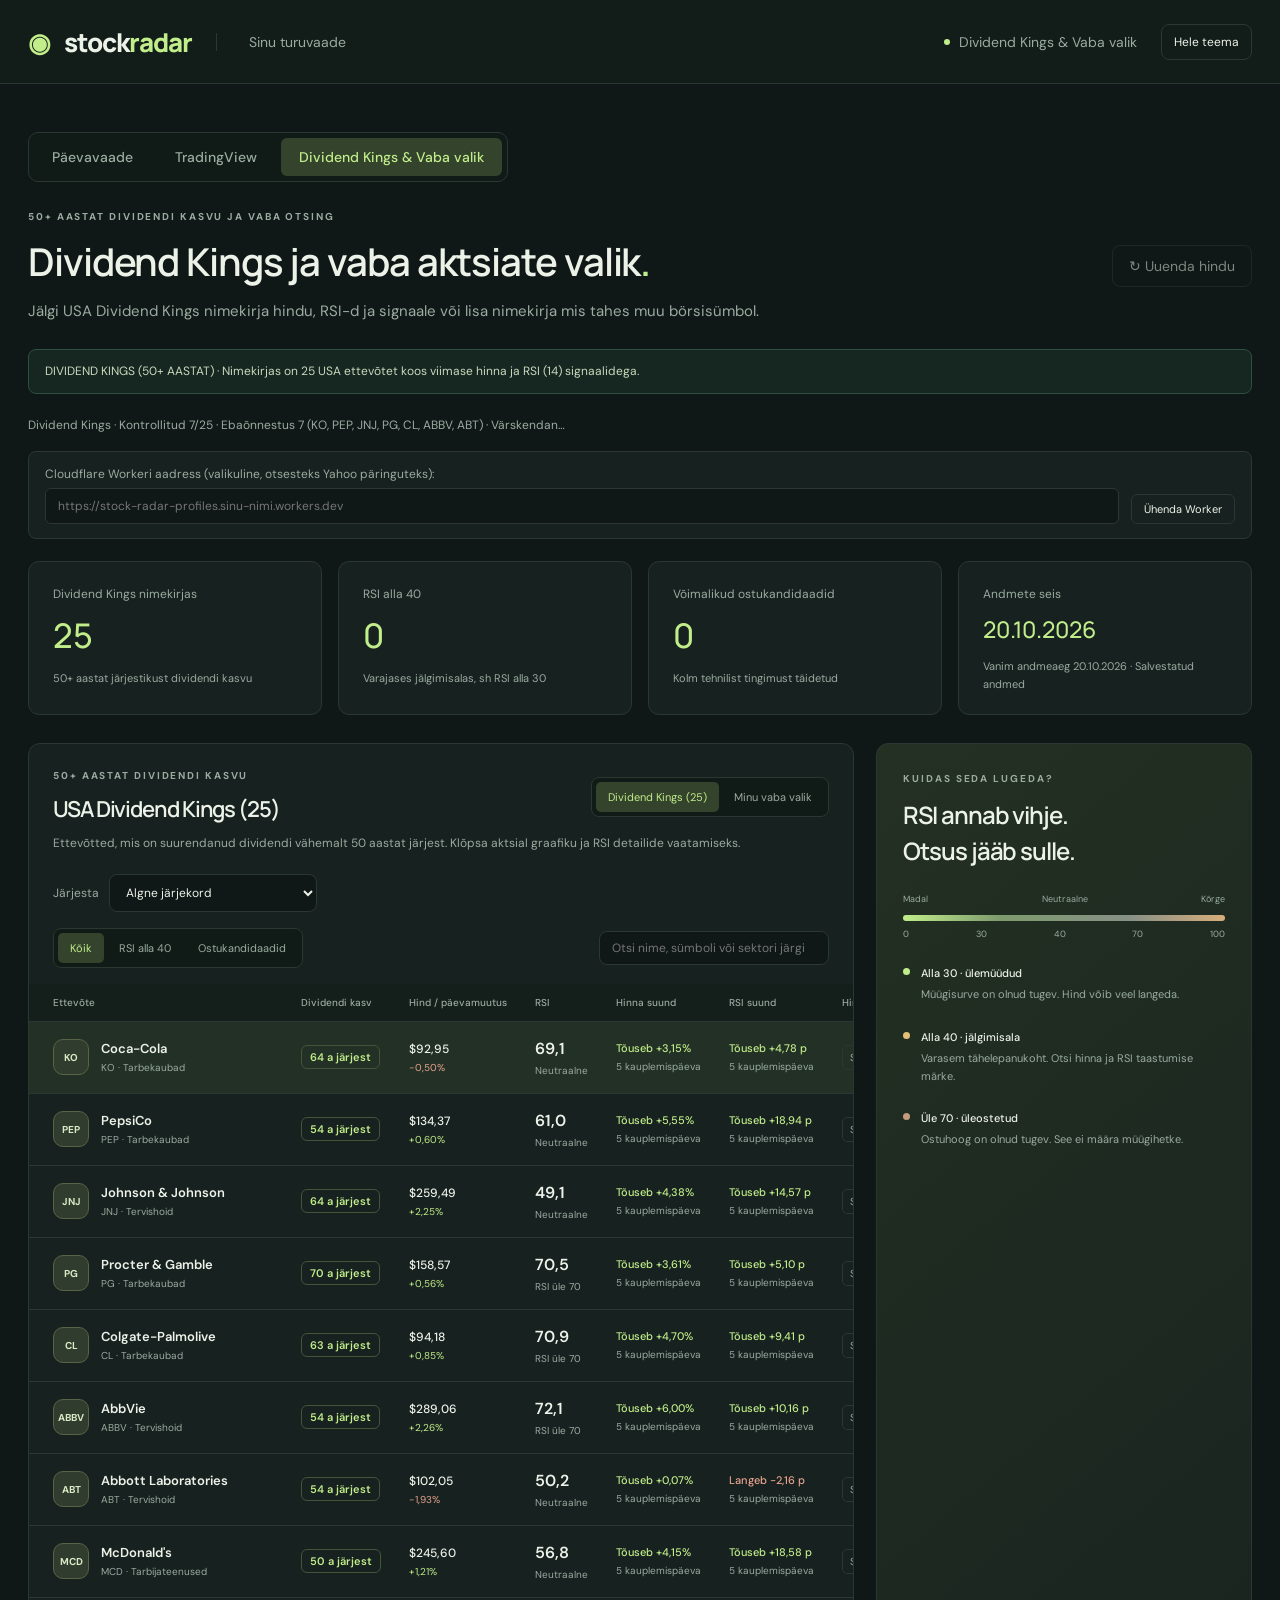
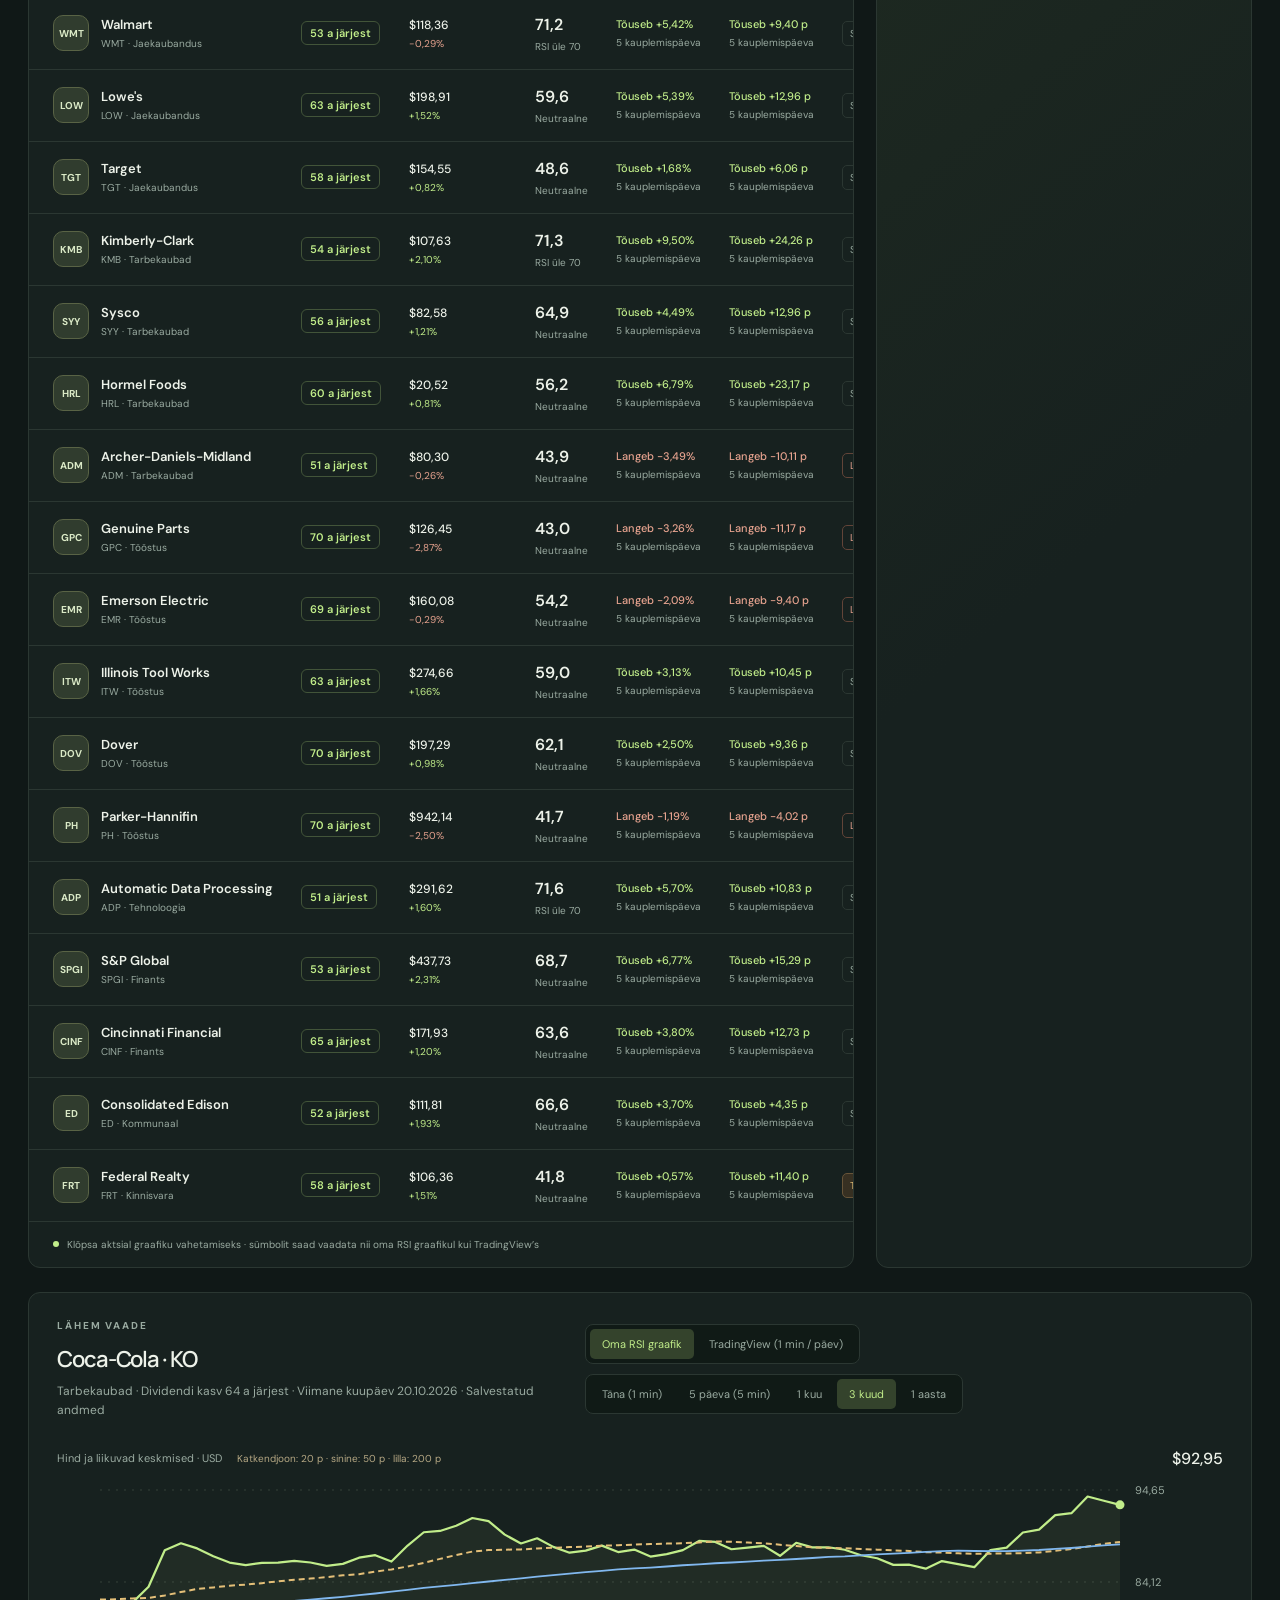
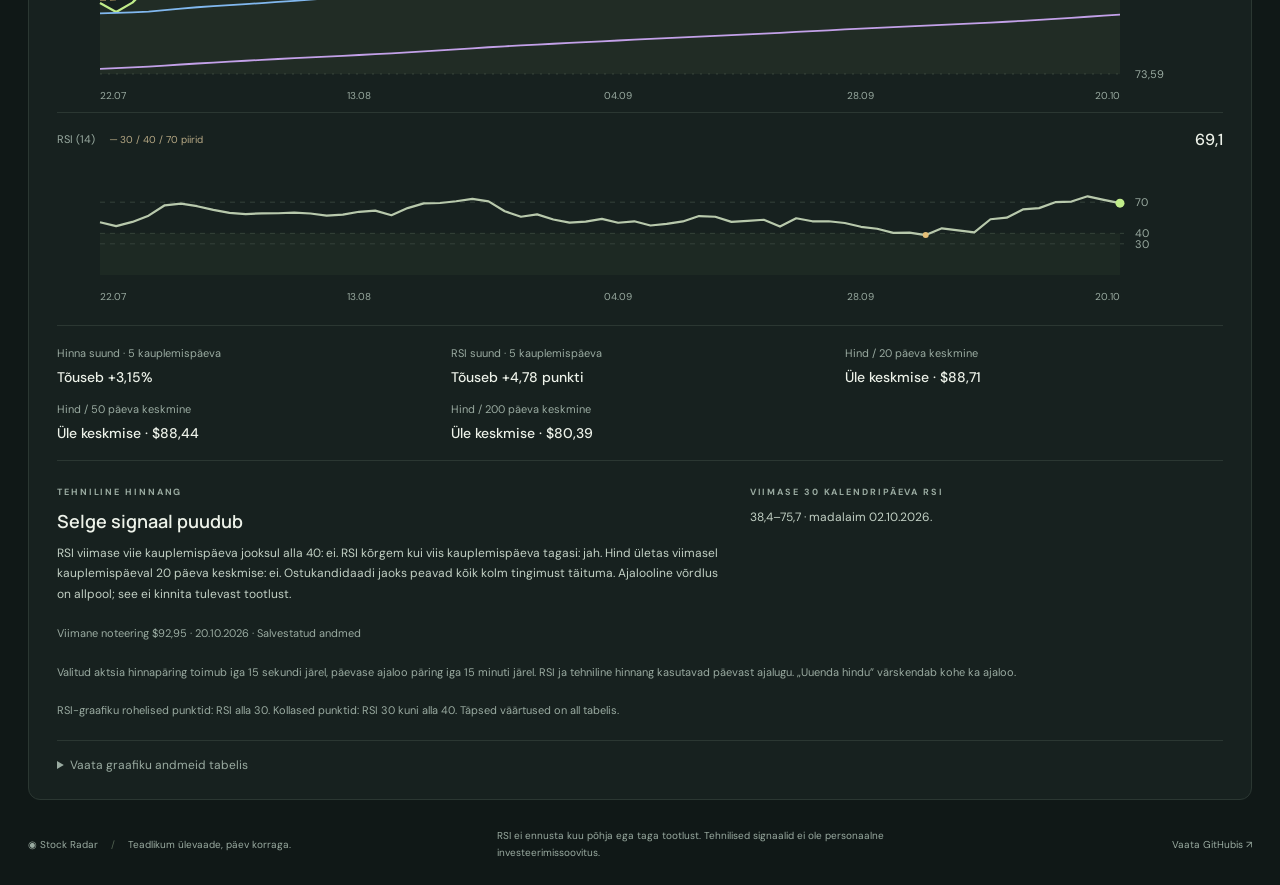
==== commit 114f9d19: "täiendused, sortimine" ====
--- a/explorer.html
+++ b/explorer.html
@@ -4,7 +4,7 @@
   <meta charset="utf-8">
   <meta name="viewport" content="width=device-width, initial-scale=1">
   <meta name="theme-color" content="#101817">
-  <meta name="description" content="USA Dividend Kings (50+ aastat dividendi kasvu) ja vabalt valitavad aktsiad koos reaalajas hinna ja RSI-ga.">
+  <meta name="description" content="USA Dividend Kings (50+ aastat dividendi kasvu) ja vabalt valitavad aktsiad koos viimase saadaoleva hinna ja RSI-ga.">
   <title>Stock Radar · Dividend Kings &amp; Vaba valik</title>
   <script>
     // Apply the saved choice before painting to avoid a flash of the other theme.
@@ -38,7 +38,7 @@
       <div>
         <p class="eyebrow">50+ AASTAT DIVIDENDI KASVU JA VABA OTSING</p>
         <h1>Dividend Kings ja vaba aktsiate valik<span>.</span></h1>
-        <p class="intro">Jälgi 25 USA Dividend Kingi viimast hinda, RSI-d ja signaale või lisa nimekirja mis tahes muu börsisümbol.</p>
+        <p class="intro">Jälgi USA Dividend Kings nimekirja hindu, RSI-d ja signaale või lisa nimekirja mis tahes muu börsisümbol.</p>
       </div>
       <div class="heading-actions">
         <button id="refresh-live" class="secondary" type="button">↻ Uuenda hindu</button>
@@ -47,9 +47,10 @@
     </div>
 
     <div id="live-notice" class="notice live" role="status">Laadin Dividend Kings ja valitud aktsiate andmeid…</div>
+    <p id="refresh-progress" class="section-caption refresh-progress" role="status" aria-live="polite" hidden></p>
     <form id="worker-url-form" class="worker-url-bar" hidden>
       <label>
-        <span>Cloudflare Workeri aadress (valikuline, otsesteks reaalajas Yahoo päringuteks):</span>
+        <span>Cloudflare Workeri aadress (valikuline, otsesteks Yahoo päringuteks):</span>
         <input id="worker-url-input" type="url" placeholder="https://stock-radar-profiles.sinu-nimi.workers.dev" required>
       </label>
       <button class="secondary small-button" type="submit">Ühenda Worker</button>
@@ -71,12 +72,22 @@
           </div>
           <div class="list-toolbar">
             <div id="list-mode-controls" class="range-controls" role="group" aria-label="Nimekirja valik">
-              <button data-list="kings" type="button" aria-pressed="true" class="active">Dividend Kings (25)</button>
+              <button data-list="kings" type="button" aria-pressed="true" class="active">Dividend Kings</button>
               <button data-list="custom" type="button" aria-pressed="false">Minu vaba valik</button>
             </div>
           </div>
         </div>
         <p id="list-caption" class="section-caption">Ettevõtted, mis on suurendanud dividendi vähemalt 50 aastat järjest. Klõpsa aktsial graafiku ja RSI detailide vaatamiseks.</p>
+        <label class="stock-sort" for="sort-stocks">Järjesta
+          <select id="sort-stocks">
+            <option value="default">Algne järjekord</option>
+            <option value="rsi-asc">RSI: madalam enne</option>
+            <option value="rsi-desc">RSI: kõrgem enne</option>
+            <option value="change-desc">Päevamuutus: tõusjad enne</option>
+            <option value="change-asc">Päevamuutus: langejad enne</option>
+            <option value="candidate">Ostukandidaadid enne</option>
+          </select>
+        </label>
 
         <div id="kings-filter-bar" class="kings-filter-bar">
           <div id="kings-filters" class="range-controls" role="group" aria-label="Filtreeri Dividend Kings nimekirja">
@@ -195,6 +206,8 @@
           <p id="rsi-range">—</p>
         </div>
       </div>
+      <p id="latest-quote" class="chart-note" role="status"></p>
+      <p class="chart-note">Valitud aktsia hinnapäring toimub iga 15 sekundi järel, päevase ajaloo päring iga 15 minuti järel. RSI ja tehniline hinnang kasutavad päevast ajalugu. „Uuenda hindu” värskendab kohe ka ajaloo.</p>
       <p class="chart-note">RSI-graafiku rohelised punktid: RSI alla 30. Kollased punktid: RSI 30 kuni alla 40. Täpsed väärtused on all tabelis.</p>
       <details>
         <summary>Vaata graafiku andmeid tabelis</summary>
--- a/styles.css
+++ b/styles.css
@@ -110,6 +110,9 @@
 .tick-up{animation:flash-up 1.2s ease-out;border-radius:4px}
 .tick-down{animation:flash-down 1.2s ease-out;border-radius:4px}
 .list-toolbar{display:flex;flex-wrap:wrap;gap:10px;align-items:center}
+.stock-sort{display:flex;flex-wrap:wrap;align-items:center;gap:10px;margin:0 24px 16px;color:var(--muted);font-size:12px}
+.stock-sort select{max-width:100%;padding:9px 12px;border:1px solid var(--line);border-radius:8px;background:var(--bg);color:var(--text);font:inherit}
+.refresh-progress{margin:0 0 16px;overflow-wrap:anywhere}
 .kings-filter-bar{display:flex;flex-wrap:wrap;gap:12px;align-items:center;justify-content:space-between;padding:0 24px 16px}
 .kings-search{min-width:230px;padding:8px 12px;border:1px solid var(--line);border-radius:8px;background:var(--bg);color:var(--text);font:inherit;font-size:12px}
 .streak-badge{display:inline-block;padding:4px 8px;border-radius:6px;border:1px solid var(--pill-border);color:var(--green);font-size:11px;font-weight:600}
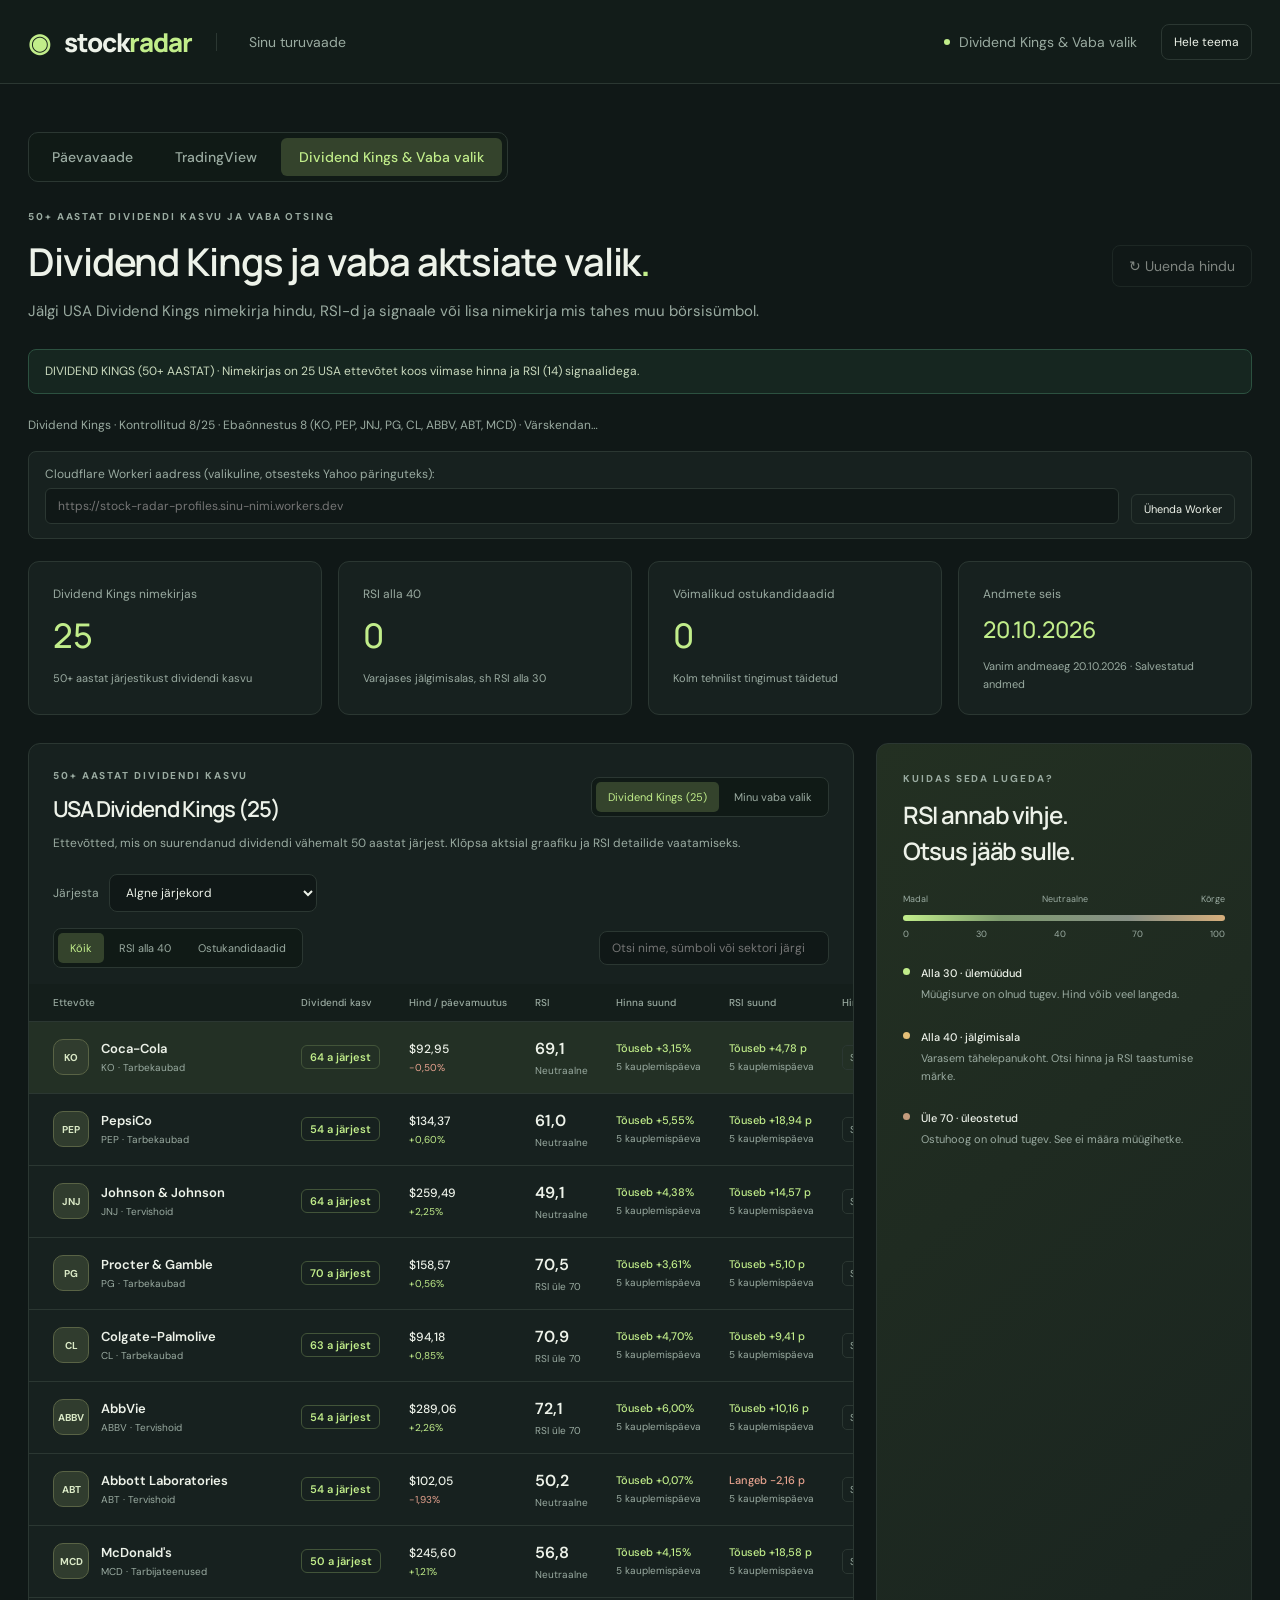
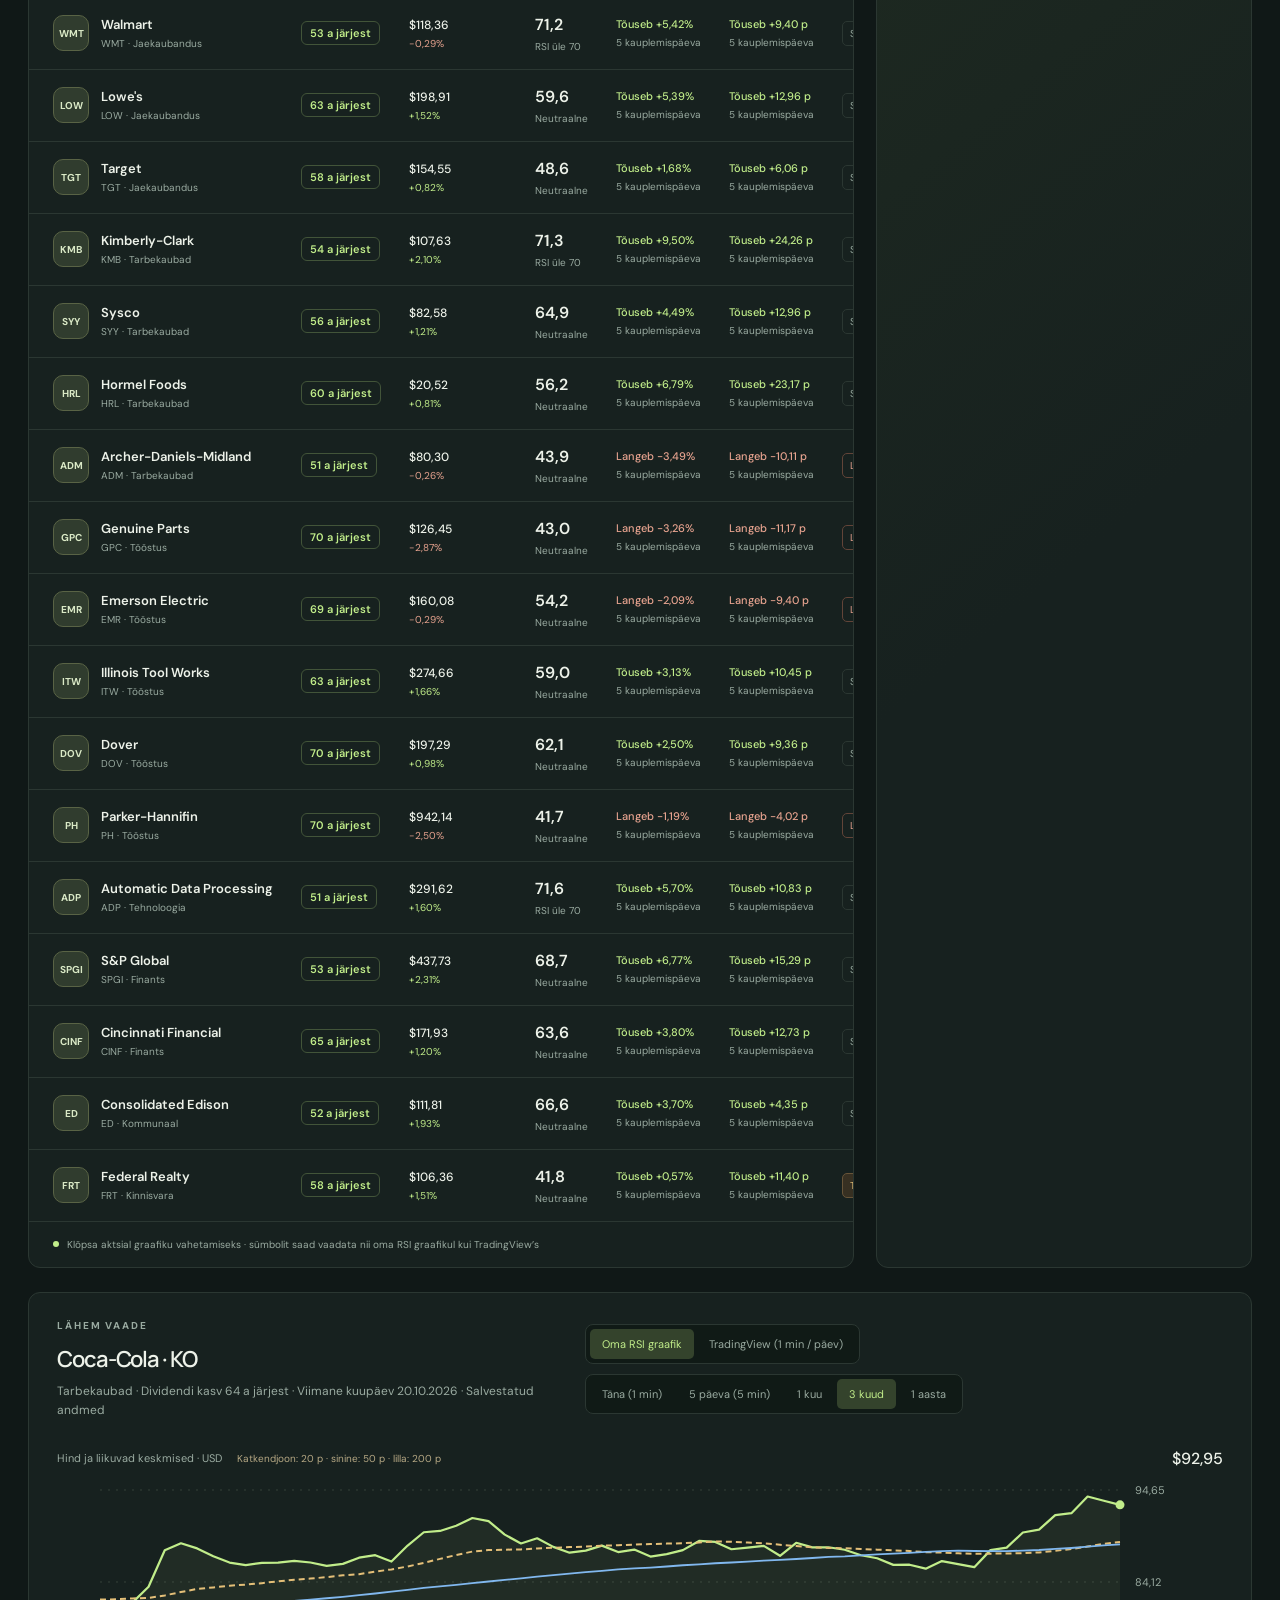
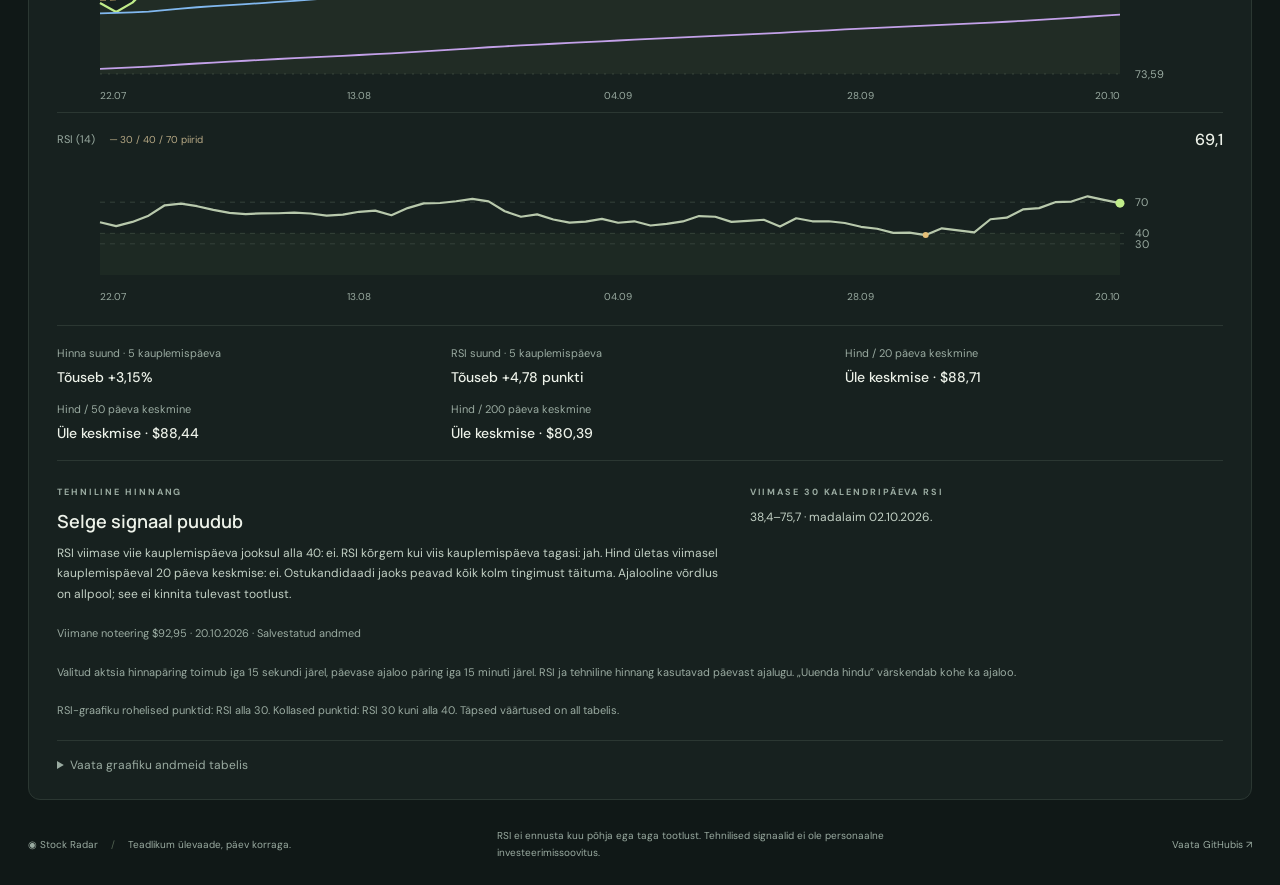
==== commit 3f4447ff: "favicon lisamine" ====
--- a/explorer.html
+++ b/explorer.html
@@ -17,6 +17,7 @@
       // The theme still works when browser storage is unavailable.
     }
   </script>
+  <link rel="icon" type="image/svg+xml" href="favicon.svg">
   <link rel="stylesheet" href="styles.css">
   <script src="analysis.js" defer></script>
   <script src="explorer.js" defer></script>
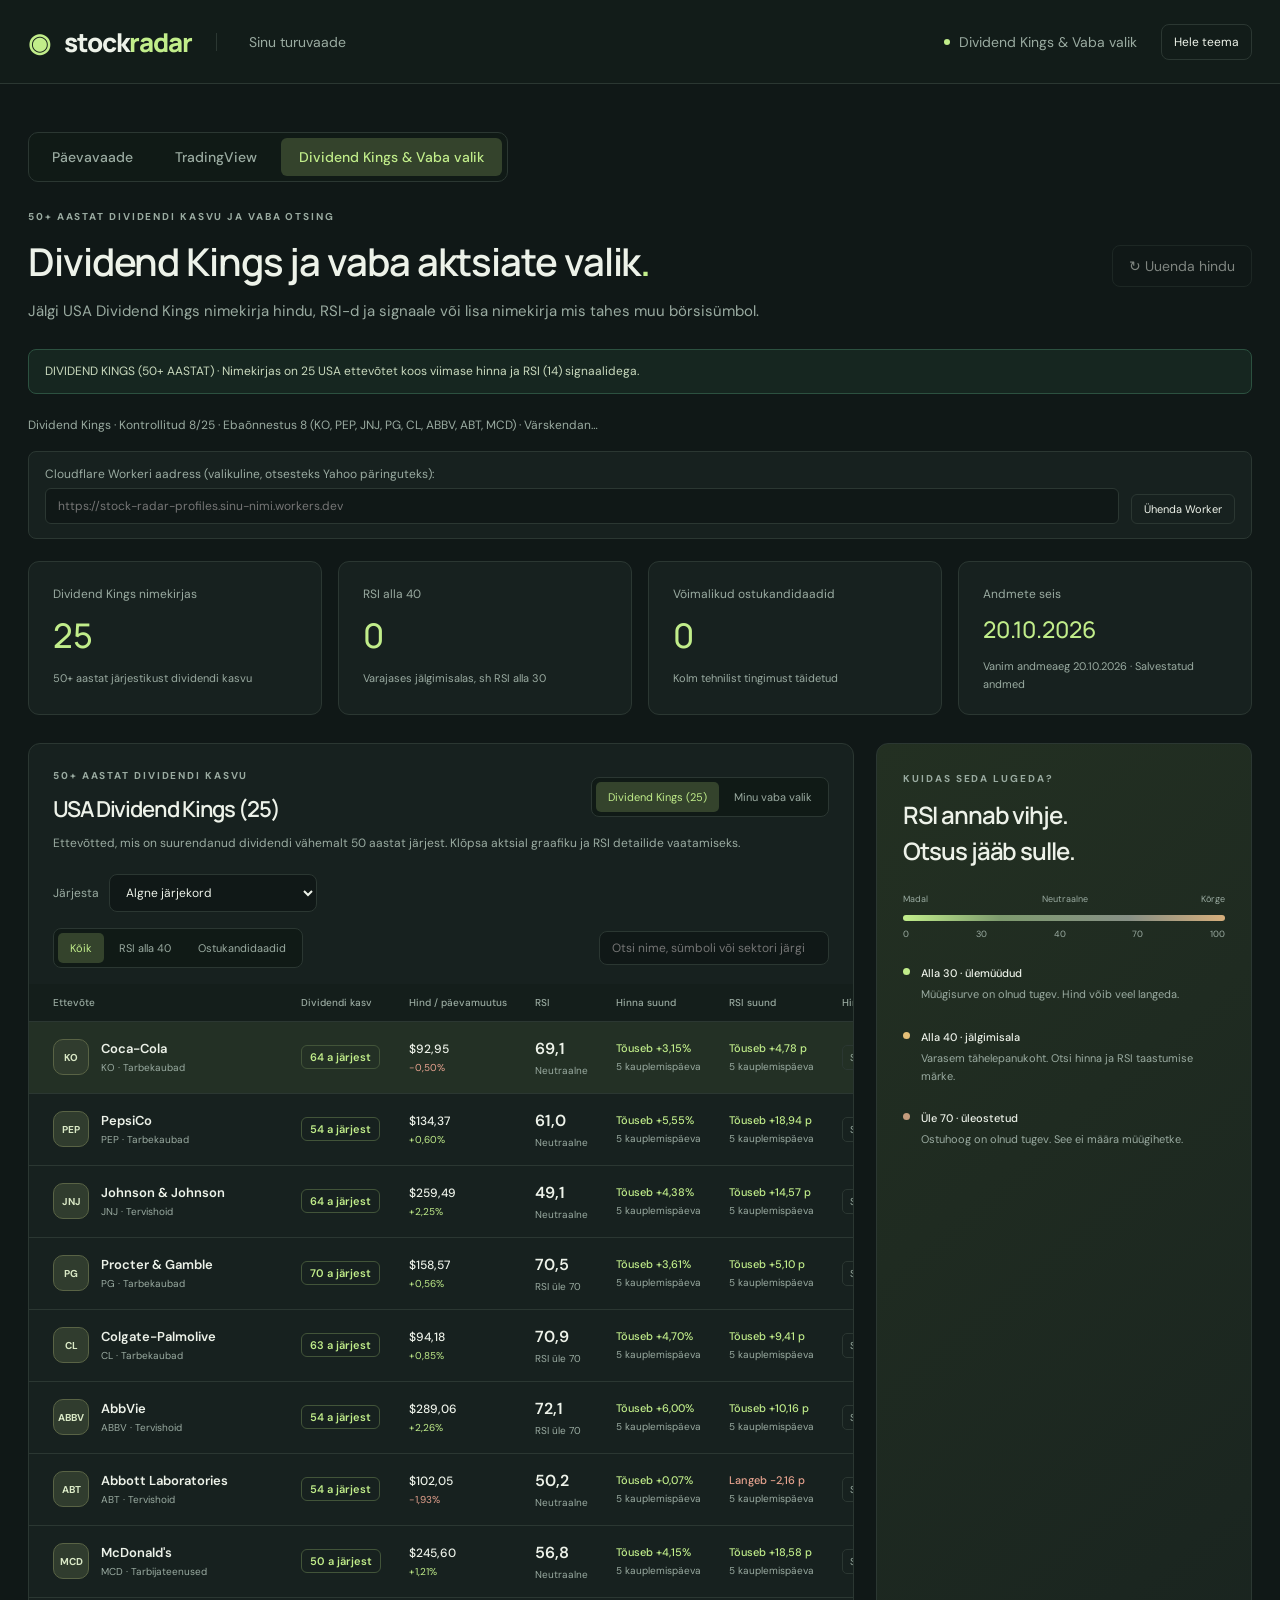
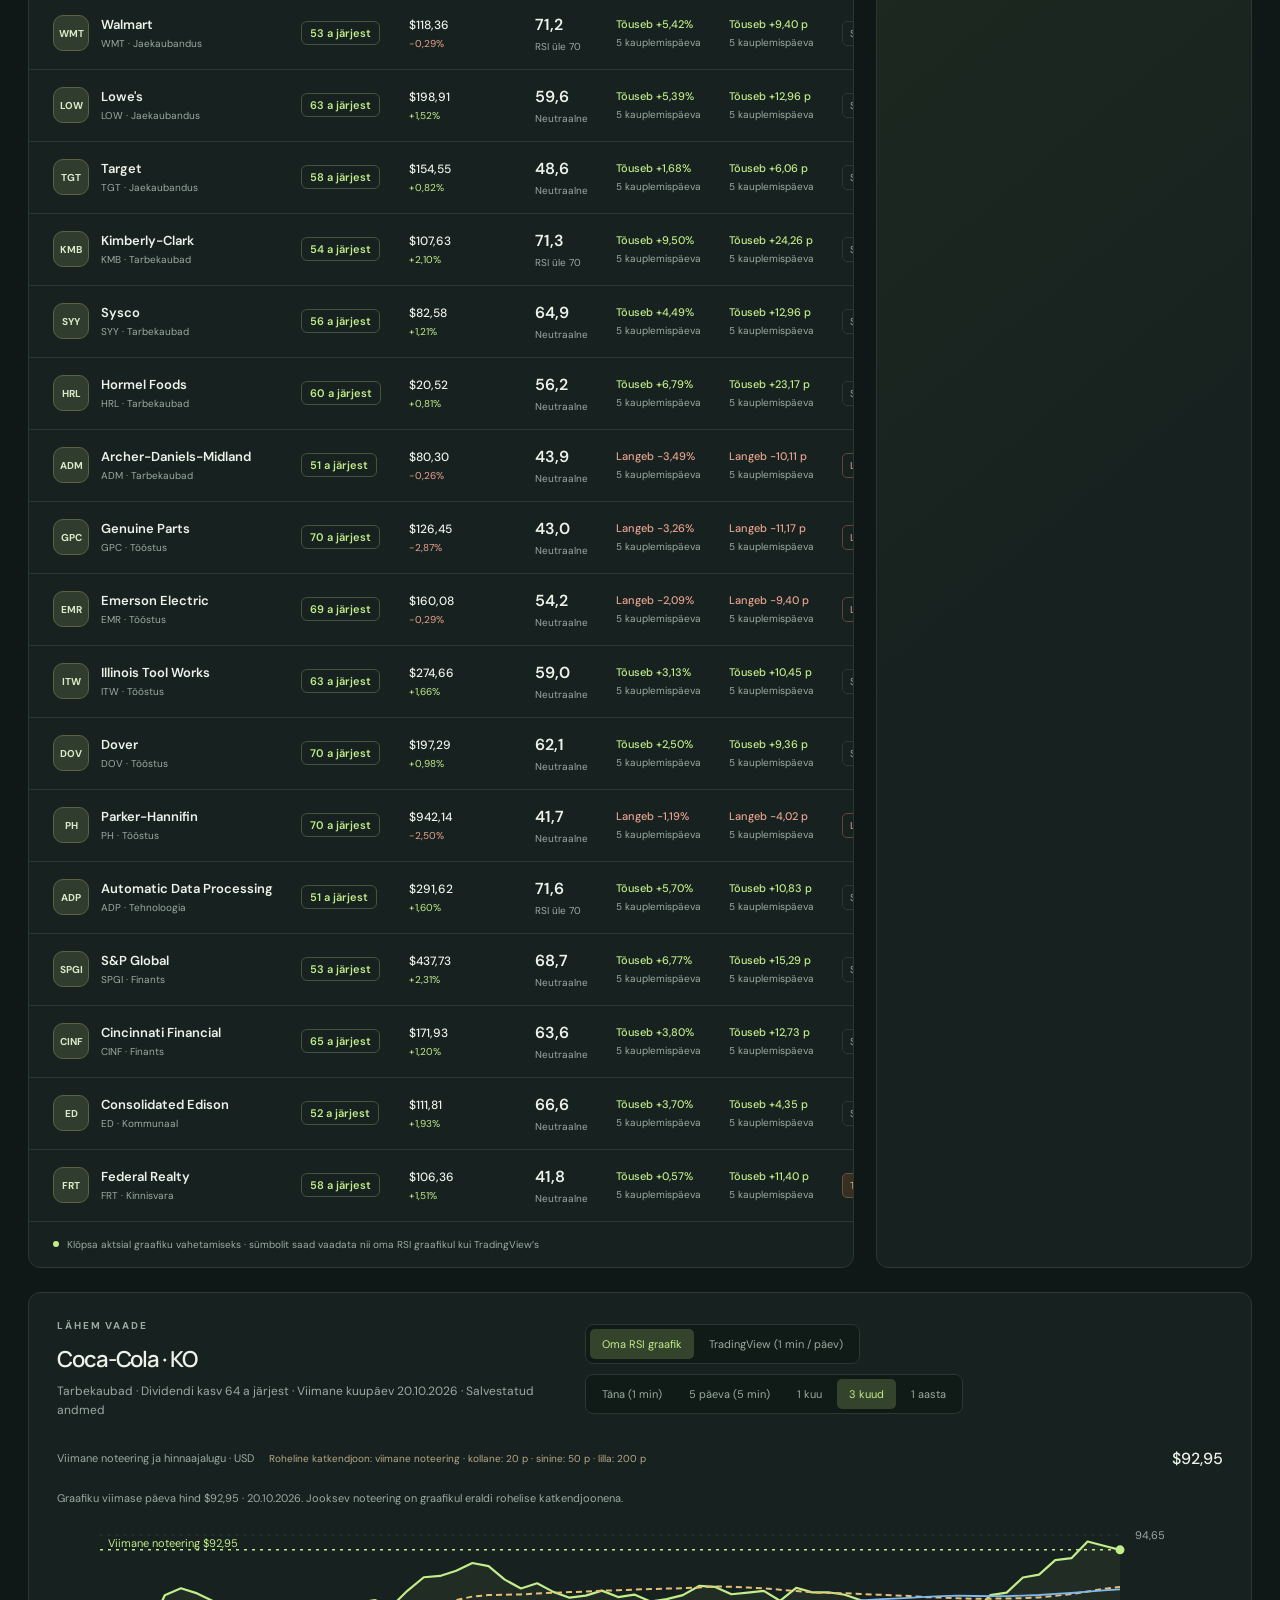
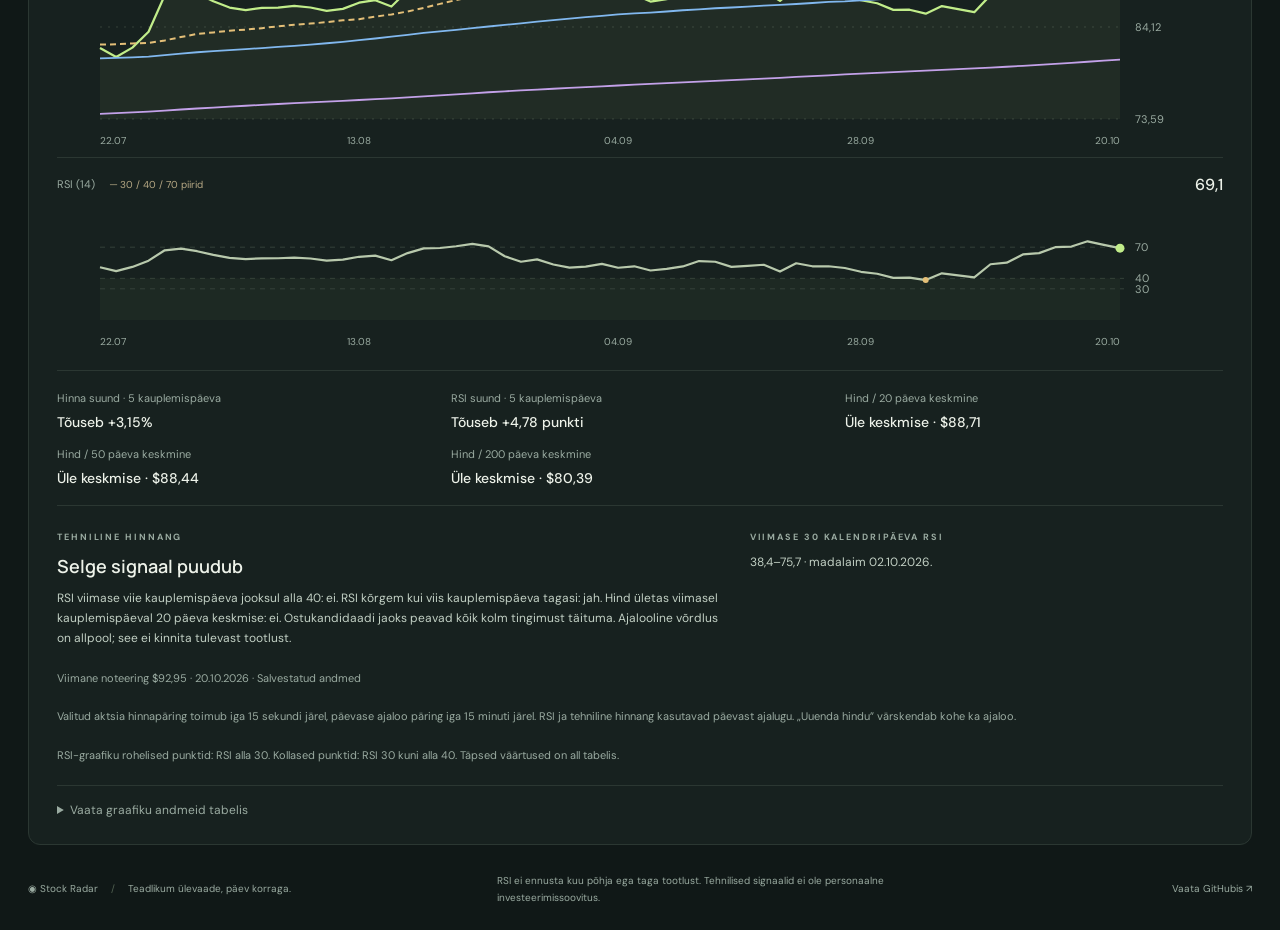
==== commit d278ba2f: "fix" ====
--- a/explorer.html
+++ b/explorer.html
@@ -169,9 +169,10 @@
 
       <div id="native-chart-section">
         <div class="chart-label">
-          <span>Hind ja liikuvad keskmised · USD <span class="chart-key">Katkendjoon: 20 p · sinine: 50 p · lilla: 200 p</span></span>
+          <span>Viimane noteering ja hinnaajalugu · USD <span class="chart-key">Roheline katkendjoon: viimane noteering · kollane: 20 p · sinine: 50 p · lilla: 200 p</span></span>
           <strong id="detail-price">—</strong>
         </div>
+        <p id="history-price" class="chart-note"></p>
         <div id="price-chart" class="chart"></div>
         <div class="chart-label rsi-label">
           <span>RSI (14) <span class="chart-key">─ 30 / 40 / 70 piirid</span></span>
